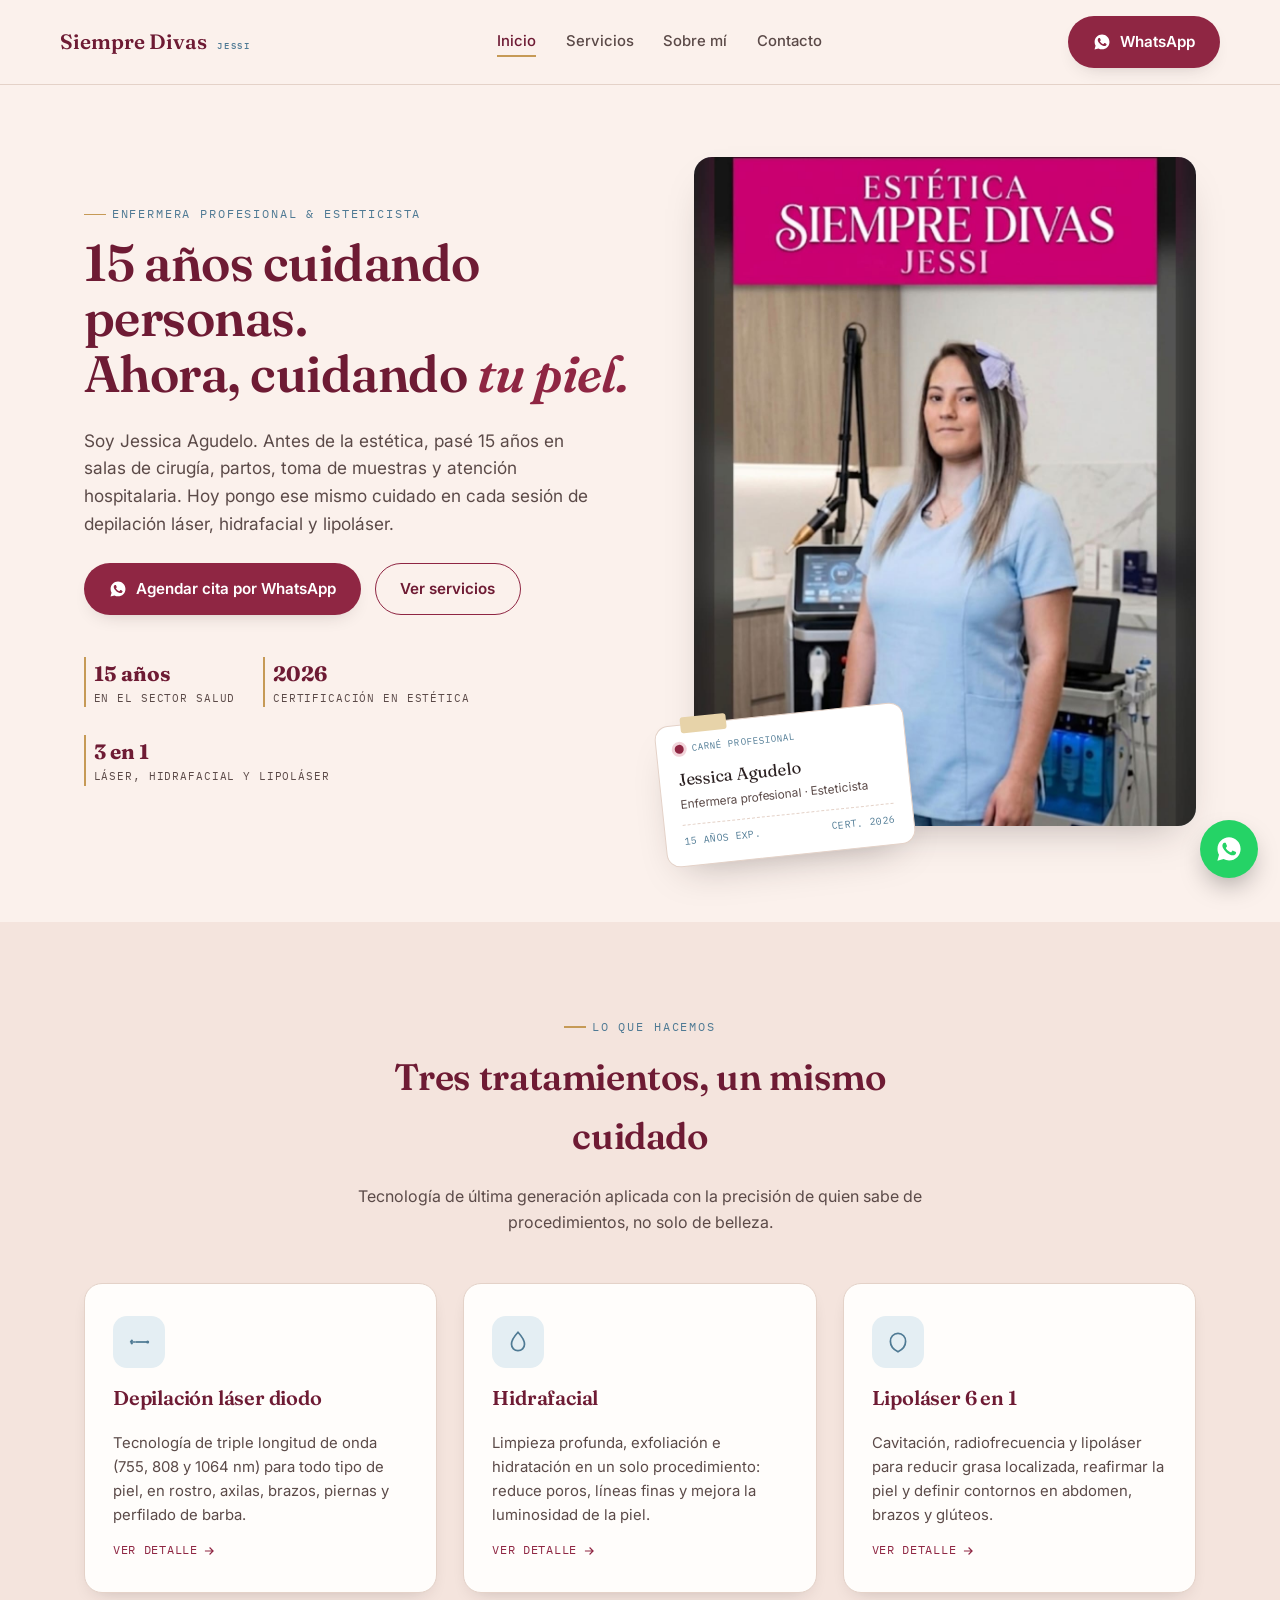
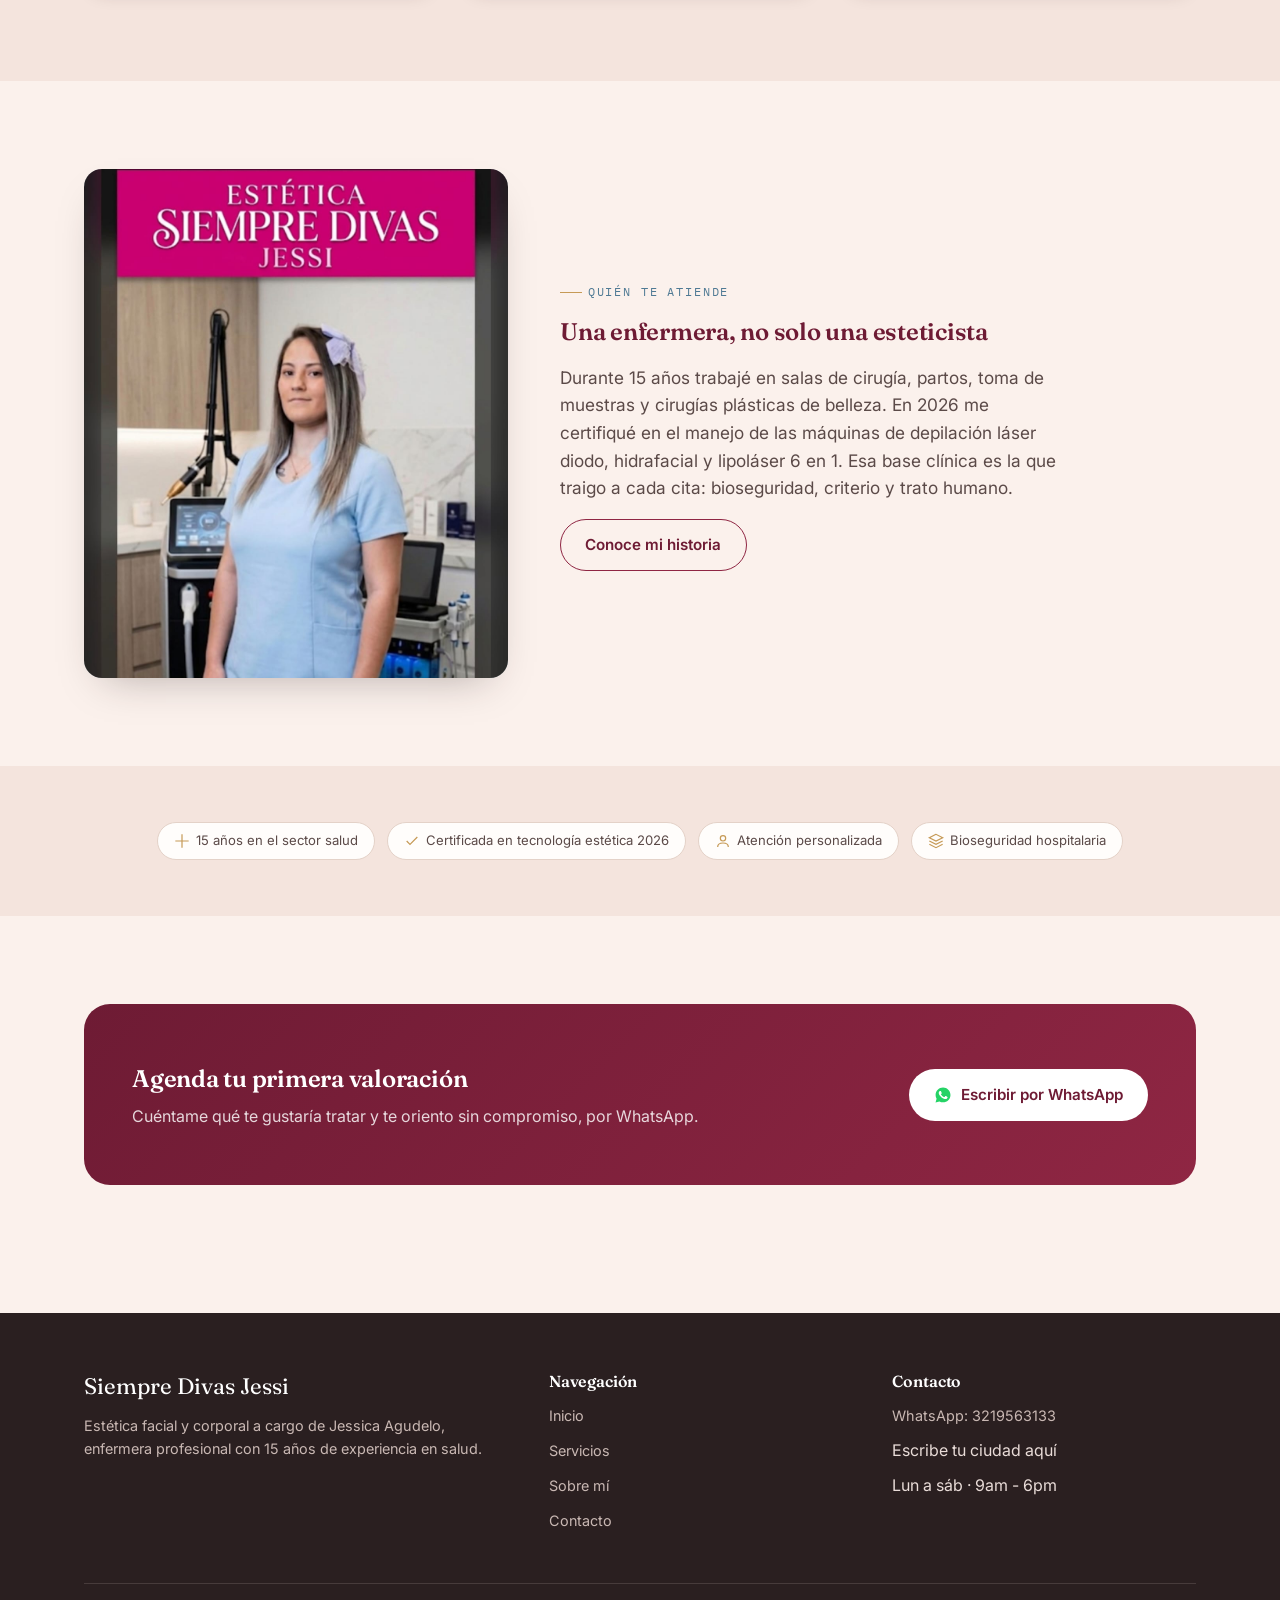
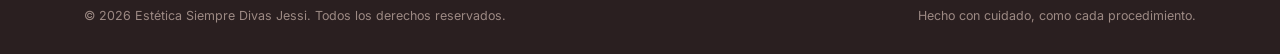
==== index.html @ ce15590c "cambios" ====
<!doctype html>
<html lang="es">
  <head>
    <meta charset="UTF-8" />
    <meta name="viewport" content="width=device-width, initial-scale=1.0" />
    <title>
      Estética Siempre Divas Jessi — Depilación láser, hidrafacial y lipoláser
    </title>
    <meta
      name="description"
      content="Estética Siempre Divas Jessi: depilación láser diodo, hidrafacial y lipoláser 6 en 1, a cargo de Jessica Agudelo, enfermera profesional con 15 años de experiencia. Agenda por WhatsApp."
    />
    <link rel="preconnect" href="https://fonts.googleapis.com" />
    <link rel="preconnect" href="https://fonts.gstatic.com" crossorigin />
    <link
      href="https://fonts.googleapis.com/css2?family=Fraunces:ital,opsz,wght@0,9..144,500;0,9..144,600;1,9..144,500&family=Inter:wght@400;500;600;700&family=IBM+Plex+Mono:wght@500&display=swap"
      rel="stylesheet"
    />
    <link rel="stylesheet" href="style.css" />
  </head>
  <body>
    <!-- ============ HEADER ============ -->
    <header class="site-header">
      <nav class="nav container">
        <a href="index.html" class="brand"
          >Siempre Divas <small>Jessi</small></a
        >
        <ul class="nav-links">
          <li><a href="index.html" class="active">Inicio</a></li>
          <li><a href="servicios.html">Servicios</a></li>
          <li><a href="sobre-mi.html">Sobre mí</a></li>
          <li><a href="contacto.html">Contacto</a></li>
        </ul>
        <div class="nav-cta">
          <a
            class="btn btn-primary"
            href="https://wa.me/573219563133?text=Hola%20Jessi%2C%20quiero%20agendar%20una%20cita"
            target="_blank"
            rel="noopener"
          >
            <svg viewBox="0 0 24 24" fill="currentColor">
              <path
                d="M12.04 2C6.58 2 2.13 6.45 2.13 11.91c0 1.75.46 3.45 1.32 4.95L2.05 22l5.25-1.38a9.9 9.9 0 0 0 4.74 1.21h.01c5.46 0 9.91-4.45 9.91-9.91C21.96 6.45 17.5 2 12.04 2Zm5.8 14.02c-.24.68-1.4 1.3-1.93 1.38-.5.08-1.12.11-1.8-.11-.42-.14-.96-.32-1.65-.62-2.9-1.25-4.8-4.16-4.94-4.36-.14-.2-1.18-1.57-1.18-3 0-1.42.75-2.12 1.02-2.41.27-.29.58-.36.78-.36.2 0 .39 0 .56.01.18.01.42-.07.65.5.24.58.82 2 .89 2.14.07.14.12.31.02.5-.1.2-.15.32-.3.5-.15.17-.31.39-.44.52-.15.15-.3.31-.13.6.17.29.76 1.25 1.63 2.02 1.12 1 2.06 1.31 2.35 1.46.29.15.46.13.63-.08.17-.2.72-.84.91-1.13.19-.29.38-.24.63-.14.26.1 1.65.78 1.93.92.29.15.48.22.55.34.07.13.07.72-.17 1.4Z"
              />
            </svg>
            <span>WhatsApp</span>
          </a>
          <button class="nav-toggle" aria-label="Abrir menú">
            <span></span><span></span><span></span>
          </button>
        </div>
      </nav>
    </header>

    <!-- ============ HERO ============ -->
    <section class="hero">
      <div class="container">
        <div class="hero-text">
          <div class="eyebrow">Enfermera profesional &amp; esteticista</div>
          <h1>
            15 años cuidando personas.<br />Ahora, cuidando <em>tu piel.</em>
          </h1>
          <p class="hero-sub">
            Soy Jessica Agudelo. Antes de la estética, pasé 15 años en salas de
            cirugía, partos, toma de muestras y atención hospitalaria. Hoy pongo
            ese mismo cuidado en cada sesión de depilación láser, hidrafacial y
            lipoláser.
          </p>
          <div class="hero-cta">
            <a
              class="btn btn-primary"
              href="https://wa.me/573000000000?text=Hola%20Jessi%2C%20quiero%20agendar%20una%20cita"
              target="_blank"
              rel="noopener"
            >
              <svg viewBox="0 0 24 24" fill="currentColor">
                <path
                  d="M12.04 2C6.58 2 2.13 6.45 2.13 11.91c0 1.75.46 3.45 1.32 4.95L2.05 22l5.25-1.38a9.9 9.9 0 0 0 4.74 1.21h.01c5.46 0 9.91-4.45 9.91-9.91C21.96 6.45 17.5 2 12.04 2Zm5.8 14.02c-.24.68-1.4 1.3-1.93 1.38-.5.08-1.12.11-1.8-.11-.42-.14-.96-.32-1.65-.62-2.9-1.25-4.8-4.16-4.94-4.36-.14-.2-1.18-1.57-1.18-3 0-1.42.75-2.12 1.02-2.41.27-.29.58-.36.78-.36.2 0 .39 0 .56.01.18.01.42-.07.65.5.24.58.82 2 .89 2.14.07.14.12.31.02.5-.1.2-.15.32-.3.5-.15.17-.31.39-.44.52-.15.15-.3.31-.13.6.17.29.76 1.25 1.63 2.02 1.12 1 2.06 1.31 2.35 1.46.29.15.46.13.63-.08.17-.2.72-.84.91-1.13.19-.29.38-.24.63-.14.26.1 1.65.78 1.93.92.29.15.48.22.55.34.07.13.07.72-.17 1.4Z"
                />
              </svg>
              Agendar cita por WhatsApp
            </a>
            <a class="btn btn-ghost" href="servicios.html">Ver servicios</a>
          </div>
          <div class="hero-trust">
            <div><strong>15 años</strong>en el sector salud</div>
            <div><strong>2026</strong>certificación en estética</div>
            <div><strong>3 en 1</strong>láser, hidrafacial y lipoláser</div>
          </div>
        </div>
        <div class="hero-art">
          <div class="hero-photo">
            <img
              src="multimedia/jessica-perfil.jpg"
              alt="Jessica Agudelo en su consultorio de estética"
            />
          </div>
          <div class="credential">
            <div class="credential-top">
              <span class="credential-dot"></span>
              <span class="credential-label">Carné profesional</span>
            </div>
            <div class="credential-name">Jessica Agudelo</div>
            <div class="credential-role">
              Enfermera profesional · Esteticista
            </div>
            <div class="credential-meta">
              <span>15 años exp.</span>
              <span>Cert. 2026</span>
            </div>
          </div>
        </div>
      </div>
    </section>

    <!-- ============ SERVICIOS PREVIEW ============ -->
    <section class="alt-bg">
      <div class="container">
        <div class="section-head center reveal">
          <div class="eyebrow" style="justify-content: center">
            Lo que hacemos
          </div>
          <h2>Tres tratamientos, un mismo cuidado</h2>
          <p>
            Tecnología de última generación aplicada con la precisión de quien
            sabe de procedimientos, no solo de belleza.
          </p>
        </div>
        <div class="service-grid">
          <div class="service-card reveal">
            <div class="service-icon">
              <svg
                viewBox="0 0 24 24"
                fill="none"
                stroke="currentColor"
                stroke-width="1.6"
              >
                <path d="M4 12h5M4 12l2-2M4 12l2 2" />
                <path d="M9 12h11" />
                <circle
                  cx="20"
                  cy="12"
                  r="1.4"
                  fill="currentColor"
                  stroke="none"
                />
              </svg>
            </div>
            <h3>Depilación láser diodo</h3>
            <p>
              Tecnología de triple longitud de onda (755, 808 y 1064 nm) para
              todo tipo de piel, en rostro, axilas, brazos, piernas y perfilado
              de barba.
            </p>
            <a class="card-link" href="servicios.html#depilacion"
              >Ver detalle
              <svg
                viewBox="0 0 24 24"
                fill="none"
                stroke="currentColor"
                stroke-width="2"
              >
                <path d="M5 12h14M13 6l6 6-6 6" /></svg
            ></a>
          </div>
          <div class="service-card reveal">
            <div class="service-icon">
              <svg
                viewBox="0 0 24 24"
                fill="none"
                stroke="currentColor"
                stroke-width="1.6"
              >
                <path d="M12 3s6 6.5 6 11a6 6 0 1 1-12 0c0-4.5 6-11 6-11Z" />
              </svg>
            </div>
            <h3>Hidrafacial</h3>
            <p>
              Limpieza profunda, exfoliación e hidratación en un solo
              procedimiento: reduce poros, líneas finas y mejora la luminosidad
              de la piel.
            </p>
            <a class="card-link" href="servicios.html#hidrafacial"
              >Ver detalle
              <svg
                viewBox="0 0 24 24"
                fill="none"
                stroke="currentColor"
                stroke-width="2"
              >
                <path d="M5 12h14M13 6l6 6-6 6" /></svg
            ></a>
          </div>
          <div class="service-card reveal">
            <div class="service-icon">
              <svg
                viewBox="0 0 24 24"
                fill="none"
                stroke="currentColor"
                stroke-width="1.6"
              >
                <path
                  d="M12 21c4-2 7-5.2 7-9.5A7 7 0 0 0 12 4a7 7 0 0 0-7 7.5C5 15.8 8 19 12 21Z"
                />
              </svg>
            </div>
            <h3>Lipoláser 6 en 1</h3>
            <p>
              Cavitación, radiofrecuencia y lipoláser para reducir grasa
              localizada, reafirmar la piel y definir contornos en abdomen,
              brazos y glúteos.
            </p>
            <a class="card-link" href="servicios.html#lipolaser"
              >Ver detalle
              <svg
                viewBox="0 0 24 24"
                fill="none"
                stroke="currentColor"
                stroke-width="2"
              >
                <path d="M5 12h14M13 6l6 6-6 6" /></svg
            ></a>
          </div>
        </div>
      </div>
    </section>

    <!-- ============ SOBRE MÍ TEASER ============ -->
    <section>
      <div class="container about-portrait">
        <div class="hero-art reveal" style="position: relative">
          <div class="hero-photo" style="aspect-ratio: 3/3.6">
            <img
              src="multimedia/jessica-perfil.jpg"
              alt="Jessica Agudelo, enfermera y esteticista"
            />
          </div>
        </div>
        <div class="reveal">
          <div class="eyebrow">Quién te atiende</div>
          <h2>Una enfermera, no solo una esteticista</h2>
          <p class="hero-sub">
            Durante 15 años trabajé en salas de cirugía, partos, toma de
            muestras y cirugías plásticas de belleza. En 2026 me certifiqué en
            el manejo de las máquinas de depilación láser diodo, hidrafacial y
            lipoláser 6 en 1. Esa base clínica es la que traigo a cada cita:
            bioseguridad, criterio y trato humano.
          </p>
          <a class="btn btn-ghost" href="sobre-mi.html">Conoce mi historia</a>
        </div>
      </div>
    </section>

    <!-- ============ TRUST STRIP ============ -->
    <section class="alt-bg" style="padding: 56px 0">
      <div class="container">
        <div class="trust-strip reveal">
          <span class="trust-pill"
            ><svg
              viewBox="0 0 24 24"
              fill="none"
              stroke="currentColor"
              stroke-width="1.8"
            >
              <path d="M12 2v20M2 12h20" /></svg
            >15 años en el sector salud</span
          >
          <span class="trust-pill"
            ><svg
              viewBox="0 0 24 24"
              fill="none"
              stroke="currentColor"
              stroke-width="1.8"
            >
              <path d="M20 6 9 17l-5-5" /></svg
            >Certificada en tecnología estética 2026</span
          >
          <span class="trust-pill"
            ><svg
              viewBox="0 0 24 24"
              fill="none"
              stroke="currentColor"
              stroke-width="1.8"
            >
              <circle cx="12" cy="8" r="4" />
              <path d="M4 21c0-4 4-6 8-6s8 2 8 6" /></svg
            >Atención personalizada</span
          >
          <span class="trust-pill"
            ><svg
              viewBox="0 0 24 24"
              fill="none"
              stroke="currentColor"
              stroke-width="1.8"
            >
              <path d="M12 2 2 7l10 5 10-5-10-5Z" />
              <path d="M2 17l10 5 10-5M2 12l10 5 10-5" /></svg
            >Bioseguridad hospitalaria</span
          >
        </div>
      </div>
    </section>

    <!-- ============ CTA FINAL ============ -->
    <section>
      <div class="container">
        <div class="cta-band reveal">
          <div>
            <h2>Agenda tu primera valoración</h2>
            <p>
              Cuéntame qué te gustaría tratar y te oriento sin compromiso, por
              WhatsApp.
            </p>
          </div>
          <a
            class="btn btn-light"
            href="https://wa.me/573219563133?text=Hola%20Jessi%2C%20quiero%20agendar%20una%20cita"
            target="_blank"
            rel="noopener"
          >
            <svg viewBox="0 0 24 24" fill="currentColor" style="color: #25d366">
              <path
                d="M12.04 2C6.58 2 2.13 6.45 2.13 11.91c0 1.75.46 3.45 1.32 4.95L2.05 22l5.25-1.38a9.9 9.9 0 0 0 4.74 1.21h.01c5.46 0 9.91-4.45 9.91-9.91C21.96 6.45 17.5 2 12.04 2Zm5.8 14.02c-.24.68-1.4 1.3-1.93 1.38-.5.08-1.12.11-1.8-.11-.42-.14-.96-.32-1.65-.62-2.9-1.25-4.8-4.16-4.94-4.36-.14-.2-1.18-1.57-1.18-3 0-1.42.75-2.12 1.02-2.41.27-.29.58-.36.78-.36.2 0 .39 0 .56.01.18.01.42-.07.65.5.24.58.82 2 .89 2.14.07.14.12.31.02.5-.1.2-.15.32-.3.5-.15.17-.31.39-.44.52-.15.15-.3.31-.13.6.17.29.76 1.25 1.63 2.02 1.12 1 2.06 1.31 2.35 1.46.29.15.46.13.63-.08.17-.2.72-.84.91-1.13.19-.29.38-.24.63-.14.26.1 1.65.78 1.93.92.29.15.48.22.55.34.07.13.07.72-.17 1.4Z"
              />
            </svg>
            Escribir por WhatsApp
          </a>
        </div>
      </div>
    </section>

    <!-- ============ FOOTER ============ -->
    <footer class="site-footer">
      <div class="container">
        <div class="footer-grid">
          <div>
            <div class="footer-brand">Siempre Divas Jessi</div>
            <p>
              Estética facial y corporal a cargo de Jessica Agudelo, enfermera
              profesional con 15 años de experiencia en salud.
            </p>
          </div>
          <div>
            <h4>Navegación</h4>
            <ul>
              <li><a href="index.html">Inicio</a></li>
              <li><a href="servicios.html">Servicios</a></li>
              <li><a href="sobre-mi.html">Sobre mí</a></li>
              <li><a href="contacto.html">Contacto</a></li>
            </ul>
          </div>
          <div>
            <h4>Contacto</h4>
            <ul>
              <li>
                <a
                  href="https://wa.me/573219563133"
                  target="_blank"
                  rel="noopener"
                  >WhatsApp: 3219563133</a
                >
              </li>
              <li>Escribe tu ciudad aquí</li>
              <li>Lun a sáb · 9am - 6pm</li>
            </ul>
          </div>
        </div>
        <div class="footer-bottom">
          <span
            >© 2026 Estética Siempre Divas Jessi. Todos los derechos
            reservados.</span
          >
          <span>Hecho con cuidado, como cada procedimiento.</span>
        </div>
      </div>
    </footer>

    <a
      class="wa-float"
      href="https://wa.me/573000000000?text=Hola%20Jessi%2C%20quiero%20agendar%20una%20cita"
      target="_blank"
      rel="noopener"
      aria-label="Escribir por WhatsApp"
    >
      <svg viewBox="0 0 24 24" fill="currentColor">
        <path
          d="M12.04 2C6.58 2 2.13 6.45 2.13 11.91c0 1.75.46 3.45 1.32 4.95L2.05 22l5.25-1.38a9.9 9.9 0 0 0 4.74 1.21h.01c5.46 0 9.91-4.45 9.91-9.91C21.96 6.45 17.5 2 12.04 2Zm5.8 14.02c-.24.68-1.4 1.3-1.93 1.38-.5.08-1.12.11-1.8-.11-.42-.14-.96-.32-1.65-.62-2.9-1.25-4.8-4.16-4.94-4.36-.14-.2-1.18-1.57-1.18-3 0-1.42.75-2.12 1.02-2.41.27-.29.58-.36.78-.36.2 0 .39 0 .56.01.18.01.42-.07.65.5.24.58.82 2 .89 2.14.07.14.12.31.02.5-.1.2-.15.32-.3.5-.15.17-.31.39-.44.52-.15.15-.3.31-.13.6.17.29.76 1.25 1.63 2.02 1.12 1 2.06 1.31 2.35 1.46.29.15.46.13.63-.08.17-.2.72-.84.91-1.13.19-.29.38-.24.63-.14.26.1 1.65.78 1.93.92.29.15.48.22.55.34.07.13.07.72-.17 1.4Z"
        />
      </svg>
    </a>

    <script src="main.js"></script>
  </body>
</html>
---- style.css ----
/* ==========================================================================
   Estética Siempre Divas Jessi — Sistema de diseño
   Paleta: azul bata clínica + vino profundo + dorado credencial
   Tipografía: Fraunces (display) + Inter (cuerpo) + IBM Plex Mono (etiquetas)
   ========================================================================== */

:root {
  --ink: #2a1f20;
  --ink-soft: #5b4a48;
  --bg: #fbf1ec;
  --bg-alt: #f4e4dd;
  --card: #fffdfb;
  --rose: #8f2643;
  --rose-deep: #6e1b34;
  --rose-tint: #f1d3d9;
  --blue: #7fa6be;
  --blue-deep: #4f7a94;
  --blue-tint: #e4eef3;
  --gold: #c69a56;
  --gold-soft: #e7d3a9;
  --line: #e4d2c8;

  --font-display: "Fraunces", "Georgia", serif;
  --font-body: "Inter", "Segoe UI", sans-serif;
  --font-mono: "IBM Plex Mono", monospace;

  --radius: 18px;
  --radius-sm: 10px;
  --shadow: 0 18px 40px -20px rgba(42, 31, 32, 0.35);
  --shadow-sm: 0 8px 20px -12px rgba(42, 31, 32, 0.3);
}

*,
*::before,
*::after {
  box-sizing: border-box;
}
html {
  scroll-behavior: smooth;
}

body {
  margin: 0;
  background: var(--bg);
  color: var(--ink);
  font-family: var(--font-body);
  font-size: 16px;
  line-height: 1.6;
  -webkit-font-smoothing: antialiased;
}

img {
  max-width: 100%;
  display: block;
}
a {
  color: inherit;
  text-decoration: none;
}
ul {
  margin: 0;
  padding: 0;
  list-style: none;
}
h1,
h2,
h3,
h4 {
  font-family: var(--font-display);
  font-weight: 600;
  margin: 0 0 0.5em;
  color: var(--rose-deep);
  letter-spacing: -0.01em;
}
p {
  margin: 0 0 1em;
}

.container {
  width: 100%;
  max-width: 1160px;
  margin: 0 auto;
  padding: 0 24px;
}

.eyebrow {
  display: inline-flex;
  align-items: center;
  gap: 0.5em;
  font-family: var(--font-mono);
  text-transform: uppercase;
  letter-spacing: 0.16em;
  font-size: 0.72rem;
  color: var(--blue-deep);
  margin-bottom: 1em;
}
.eyebrow::before {
  content: "";
  width: 22px;
  height: 1.5px;
  background: var(--gold);
}

/* -------------------- Botones -------------------- */
.btn {
  display: inline-flex;
  align-items: center;
  gap: 0.55em;
  padding: 0.85em 1.6em;
  border-radius: 999px;
  font-weight: 600;
  font-size: 0.95rem;
  border: 1.5px solid transparent;
  cursor: pointer;
  transition:
    transform 0.25s ease,
    box-shadow 0.25s ease,
    background 0.25s ease;
}
.btn:hover {
  transform: translateY(-2px);
}
.btn-primary {
  background: var(--rose);
  color: #fff;
  box-shadow: var(--shadow-sm);
}
.btn-primary:hover {
  background: var(--rose-deep);
}
.btn-ghost {
  background: transparent;
  border-color: var(--rose);
  color: var(--rose-deep);
}
.btn-ghost:hover {
  background: var(--rose-tint);
}
.btn-light {
  background: #fff;
  color: var(--rose-deep);
}
.btn svg {
  width: 18px;
  height: 18px;
  flex-shrink: 0;
}

/* -------------------- Header -------------------- */
.site-header {
  position: sticky;
  top: 0;
  z-index: 50;
  background: rgba(251, 241, 236, 0.88);
  backdrop-filter: blur(10px);
  border-bottom: 1px solid var(--line);
}
.nav {
  display: flex;
  align-items: center;
  justify-content: space-between;
  padding: 16px 0;
}
.brand {
  display: flex;
  align-items: baseline;
  gap: 0.5em;
  font-family: var(--font-display);
  font-size: 1.3rem;
  font-weight: 600;
  color: var(--rose-deep);
}
.brand small {
  font-family: var(--font-mono);
  font-size: 0.58rem;
  letter-spacing: 0.18em;
  text-transform: uppercase;
  color: var(--blue-deep);
  font-weight: 500;
}
.nav-links {
  display: flex;
  gap: 2em;
  font-size: 0.93rem;
  font-weight: 500;
}
.nav-links a {
  position: relative;
  padding: 0.3em 0;
  color: var(--ink-soft);
}
.nav-links a::after {
  content: "";
  position: absolute;
  left: 0;
  bottom: -2px;
  width: 0%;
  height: 2px;
  background: var(--gold);
  transition: width 0.25s ease;
}
.nav-links a:hover::after,
.nav-links a.active::after {
  width: 100%;
}
.nav-links a.active {
  color: var(--rose-deep);
}

.nav-cta {
  display: flex;
  align-items: center;
  gap: 14px;
}
.nav-toggle {
  display: none;
  background: none;
  border: none;
  cursor: pointer;
  padding: 6px;
}
.nav-toggle span {
  display: block;
  width: 24px;
  height: 2px;
  background: var(--rose-deep);
  margin: 5px 0;
  transition:
    transform 0.25s ease,
    opacity 0.25s ease;
}

/* -------------------- Hero -------------------- */
.hero {
  padding: 72px 0 96px;
  overflow: hidden;
}
.hero .container {
  display: grid;
  grid-template-columns: 1.05fr 0.95fr;
  gap: 56px;
  align-items: center;
}
.hero h1 {
  font-size: clamp(2.3rem, 4vw, 3.4rem);
  line-height: 1.08;
}
.hero h1 em {
  font-style: italic;
  color: var(--rose);
}
.hero-sub {
  font-size: 1.08rem;
  color: var(--ink-soft);
  max-width: 46ch;
}
.hero-cta {
  display: flex;
  gap: 14px;
  flex-wrap: wrap;
  margin-top: 1.6em;
}

.hero-trust {
  margin-top: 2.6em;
  display: flex;
  gap: 28px;
  flex-wrap: wrap;
}
.hero-trust div {
  font-family: var(--font-mono);
  font-size: 0.68rem;
  letter-spacing: 0.08em;
  text-transform: uppercase;
  color: var(--ink-soft);
  border-left: 2px solid var(--gold);
  padding-left: 0.7em;
}
.hero-trust strong {
  display: block;
  font-family: var(--font-display);
  font-size: 1.3rem;
  color: var(--rose-deep);
  text-transform: none;
  letter-spacing: 0;
}

.hero-art {
  position: relative;
}
.hero-photo {
  border-radius: var(--radius);
  overflow: hidden;
  box-shadow: var(--shadow);
  aspect-ratio: 3/4;
  background: var(--blue-tint);
}
.hero-photo img {
  width: 100%;
  height: 100%;
  object-fit: cover;
  object-position: top center;
}

/* credencial: elemento distintivo */
.credential {
  position: absolute;
  bottom: -30px;
  left: -34px;
  width: 250px;
  background: #fff;
  border-radius: 14px;
  padding: 16px 18px;
  box-shadow: var(--shadow);
  transform: rotate(-6deg);
  border: 1px solid var(--line);
}
.credential::before {
  content: "";
  position: absolute;
  top: -8px;
  left: 26px;
  width: 46px;
  height: 16px;
  background: var(--gold-soft);
  border-radius: 3px;
}
.credential-top {
  display: flex;
  align-items: center;
  gap: 8px;
  margin-bottom: 10px;
}
.credential-dot {
  width: 9px;
  height: 9px;
  border-radius: 50%;
  background: var(--rose);
  flex-shrink: 0;
  box-shadow: 0 0 0 3px var(--rose-tint);
}
.credential-label {
  font-family: var(--font-mono);
  font-size: 0.58rem;
  letter-spacing: 0.12em;
  text-transform: uppercase;
  color: var(--blue-deep);
}
.credential-name {
  font-family: var(--font-display);
  font-size: 1.05rem;
  color: var(--ink);
  margin-bottom: 2px;
}
.credential-role {
  font-size: 0.74rem;
  color: var(--ink-soft);
  margin-bottom: 10px;
}
.credential-meta {
  display: flex;
  justify-content: space-between;
  border-top: 1px dashed var(--line);
  padding-top: 8px;
  font-family: var(--font-mono);
  font-size: 0.62rem;
  color: var(--blue-deep);
  text-transform: uppercase;
  letter-spacing: 0.04em;
}

/* -------------------- Secciones genéricas -------------------- */
section {
  padding: 88px 0;
}
.section-head {
  max-width: 620px;
  margin-bottom: 3em;
}
.section-head.center {
  margin-left: auto;
  margin-right: auto;
  text-align: center;
}
.section-head h2 {
  font-size: clamp(1.7rem, 3vw, 2.3rem);
}
.section-head p {
  color: var(--ink-soft);
}

.alt-bg {
  background: var(--bg-alt);
}

/* -------------------- Tarjetas de servicio -------------------- */
.service-grid {
  display: grid;
  grid-template-columns: repeat(3, 1fr);
  gap: 26px;
}
.service-card {
  background: var(--card);
  border-radius: var(--radius);
  padding: 32px 28px;
  border: 1px solid var(--line);
  box-shadow: var(--shadow-sm);
  transition:
    transform 0.3s ease,
    box-shadow 0.3s ease;
  display: flex;
  flex-direction: column;
  gap: 14px;
}
.service-card:hover {
  transform: translateY(-6px);
  box-shadow: var(--shadow);
}
.service-icon {
  width: 52px;
  height: 52px;
  border-radius: 14px;
  background: var(--blue-tint);
  display: flex;
  align-items: center;
  justify-content: center;
  color: var(--blue-deep);
}
.service-icon svg {
  width: 26px;
  height: 26px;
}
.service-card h3 {
  font-size: 1.25rem;
  margin-bottom: 0.2em;
}
.service-card p {
  color: var(--ink-soft);
  font-size: 0.93rem;
  margin-bottom: 0;
  flex-grow: 1;
}
.service-card .card-link {
  font-family: var(--font-mono);
  font-size: 0.72rem;
  letter-spacing: 0.06em;
  text-transform: uppercase;
  color: var(--rose);
  display: inline-flex;
  align-items: center;
  gap: 0.4em;
}
.service-card .card-link svg {
  width: 14px;
  height: 14px;
  transition: transform 0.2s ease;
}
.service-card:hover .card-link svg {
  transform: translateX(4px);
}

/* -------------------- Franja de confianza -------------------- */
.trust-strip {
  display: flex;
  flex-wrap: wrap;
  gap: 12px;
  justify-content: center;
}
.trust-pill {
  display: inline-flex;
  align-items: center;
  gap: 0.5em;
  padding: 0.6em 1.2em;
  background: var(--card);
  border: 1px solid var(--line);
  border-radius: 999px;
  font-size: 0.82rem;
  color: var(--ink-soft);
}
.trust-pill svg {
  width: 16px;
  height: 16px;
  color: var(--gold);
}

/* -------------------- CTA final -------------------- */
.cta-band {
  background: linear-gradient(135deg, var(--rose-deep), var(--rose));
  color: #fff;
  border-radius: 26px;
  padding: 56px 48px;
  display: flex;
  align-items: center;
  justify-content: space-between;
  gap: 24px;
  flex-wrap: wrap;
}
.cta-band h2 {
  color: #fff;
  margin-bottom: 0.2em;
}
.cta-band p {
  color: rgba(255, 255, 255, 0.82);
  margin-bottom: 0;
}

/* -------------------- Footer -------------------- */
.site-footer {
  background: var(--ink);
  color: #e9dcd8;
  padding: 56px 0 28px;
  margin-top: 40px;
}
.footer-grid {
  display: grid;
  grid-template-columns: 1.4fr 1fr 1fr;
  gap: 40px;
  margin-bottom: 40px;
}
.footer-grid h4 {
  color: #fff;
  font-size: 1rem;
}
.footer-brand {
  font-family: var(--font-display);
  font-size: 1.4rem;
  color: #fff;
  margin-bottom: 0.4em;
}
.footer-grid p,
.footer-grid a {
  color: #c9b8b3;
  font-size: 0.9rem;
}
.footer-grid a:hover {
  color: var(--gold-soft);
}
.footer-grid ul li {
  margin-bottom: 0.6em;
}
.footer-bottom {
  border-top: 1px solid rgba(233, 220, 216, 0.15);
  padding-top: 22px;
  font-size: 0.78rem;
  color: #9c8983;
  display: flex;
  justify-content: space-between;
  flex-wrap: wrap;
  gap: 10px;
}

/* -------------------- WhatsApp flotante -------------------- */
.wa-float {
  position: fixed;
  bottom: 22px;
  right: 22px;
  z-index: 60;
  width: 58px;
  height: 58px;
  border-radius: 50%;
  background: #25d366;
  display: flex;
  align-items: center;
  justify-content: center;
  box-shadow: 0 12px 28px -8px rgba(0, 0, 0, 0.4);
  transition: transform 0.25s ease;
}
.wa-float:hover {
  transform: scale(1.08);
}
.wa-float svg {
  width: 28px;
  height: 28px;
  fill: #fff;
}

/* -------------------- Reveal on scroll -------------------- */
.reveal {
  opacity: 0;
  transform: translateY(18px);
  transition:
    opacity 0.7s ease,
    transform 0.7s ease;
}
.reveal.is-visible {
  opacity: 1;
  transform: translateY(0);
}

/* -------------------- Página interna: hero simple -------------------- */
.page-hero {
  padding: 64px 0 48px;
  text-align: center;
}
.page-hero h1 {
  font-size: clamp(2rem, 4vw, 2.8rem);
}
.page-hero p {
  color: var(--ink-soft);
  max-width: 60ch;
  margin: 0 auto;
}

/* -------------------- Servicios (página) -------------------- */
.service-detail {
  display: grid;
  grid-template-columns: 0.9fr 1.1fr;
  gap: 52px;
  align-items: center;
  padding: 56px 0;
  border-bottom: 1px solid var(--line);
}
.service-detail:last-child {
  border-bottom: none;
}
.service-detail:nth-child(even) {
  direction: rtl;
}
.service-detail:nth-child(even) > * {
  direction: ltr;
}
.service-visual {
  background: var(--blue-tint);
  border-radius: var(--radius);
  aspect-ratio: 4/3.2;
  display: flex;
  align-items: center;
  justify-content: center;
  position: relative;
  overflow: hidden;
}
.service-visual svg {
  width: 46%;
  height: 46%;
  color: var(--blue-deep);
}
.service-visual .tag {
  position: absolute;
  top: 18px;
  left: 18px;
  background: #fff;
  padding: 0.4em 0.9em;
  border-radius: 999px;
  font-family: var(--font-mono);
  font-size: 0.62rem;
  letter-spacing: 0.08em;
  text-transform: uppercase;
  color: var(--rose);
  box-shadow: var(--shadow-sm);
}
.service-copy ul {
  margin: 1.2em 0;
}
.service-copy li {
  padding-left: 1.6em;
  position: relative;
  margin-bottom: 0.7em;
  color: var(--ink-soft);
  font-size: 0.95rem;
}
.service-copy li::before {
  content: "";
  position: absolute;
  left: 0;
  top: 0.5em;
  width: 8px;
  height: 8px;
  border-radius: 2px;
  background: var(--gold);
  transform: rotate(45deg);
}
.zone-tags {
  display: flex;
  flex-wrap: wrap;
  gap: 8px;
  margin: 1.2em 0;
}
.zone-tags span {
  font-size: 0.78rem;
  padding: 0.4em 0.9em;
  border-radius: 999px;
  background: var(--rose-tint);
  color: var(--rose-deep);
}

/* -------------------- Sobre mí: timeline -------------------- */
.timeline {
  position: relative;
  padding-left: 32px;
  border-left: 2px solid var(--line);
}
.timeline-item {
  position: relative;
  padding-bottom: 40px;
}
.timeline-item:last-child {
  padding-bottom: 0;
}
.timeline-item::before {
  content: "";
  position: absolute;
  left: -39px;
  top: 2px;
  width: 16px;
  height: 16px;
  border-radius: 50%;
  background: var(--card);
  border: 3px solid var(--gold);
}
.timeline-item h4 {
  font-size: 1.05rem;
  margin-bottom: 0.3em;
  color: var(--ink);
}
.timeline-item p {
  color: var(--ink-soft);
  font-size: 0.92rem;
  margin-bottom: 0;
}

.values-grid {
  display: grid;
  grid-template-columns: repeat(4, 1fr);
  gap: 20px;
}
.value-card {
  text-align: center;
  padding: 26px 16px;
  background: var(--card);
  border-radius: var(--radius-sm);
  border: 1px solid var(--line);
}
.value-card svg {
  width: 30px;
  height: 30px;
  color: var(--rose);
  margin-bottom: 10px;
}
.value-card h4 {
  font-size: 0.95rem;
  margin-bottom: 0.3em;
}
.value-card p {
  font-size: 0.82rem;
  color: var(--ink-soft);
  margin: 0;
}

.about-portrait {
  display: grid;
  grid-template-columns: 0.8fr 1.2fr;
  gap: 52px;
  align-items: center;
}
.about-portrait .hero-photo {
  aspect-ratio: 3/4;
}

/* -------------------- Contacto -------------------- */
.contact-grid {
  display: grid;
  grid-template-columns: 1fr 1fr;
  gap: 36px;
}
.contact-card {
  background: var(--card);
  border: 1px solid var(--line);
  border-radius: var(--radius);
  padding: 36px;
  box-shadow: var(--shadow-sm);
}
.contact-item {
  display: flex;
  gap: 14px;
  margin-bottom: 22px;
  align-items: flex-start;
}
.contact-item:last-child {
  margin-bottom: 0;
}
.contact-item svg {
  width: 22px;
  height: 22px;
  color: var(--rose);
  flex-shrink: 0;
  margin-top: 2px;
}
.contact-item h4 {
  font-size: 0.92rem;
  margin-bottom: 0.2em;
}
.contact-item p {
  font-size: 0.88rem;
  color: var(--ink-soft);
  margin: 0;
}

.wa-panel {
  background: linear-gradient(135deg, var(--blue-deep), var(--blue));
  border-radius: var(--radius);
  padding: 36px;
  color: #fff;
  display: flex;
  flex-direction: column;
  justify-content: center;
  gap: 18px;
}
.wa-panel h3 {
  color: #fff;
}
.wa-panel p {
  color: rgba(255, 255, 255, 0.85);
}
.wa-services {
  display: flex;
  flex-direction: column;
  gap: 10px;
}
.wa-services a {
  background: rgba(255, 255, 255, 0.14);
  padding: 0.8em 1.1em;
  border-radius: 12px;
  font-size: 0.88rem;
  display: flex;
  justify-content: space-between;
  align-items: center;
  transition: background 0.2s ease;
}
.wa-services a:hover {
  background: rgba(255, 255, 255, 0.24);
}

/* -------------------- Responsive -------------------- */
@media (max-width: 920px) {
  .hero .container {
    grid-template-columns: 1fr;
  }
  .hero-art {
    order: -1;
    max-width: 380px;
    margin: 0 auto 40px;
  }
  .service-grid {
    grid-template-columns: 1fr 1fr;
  }
  .footer-grid {
    grid-template-columns: 1fr;
    gap: 28px;
  }
  .service-detail {
    grid-template-columns: 1fr;
  }
  .service-detail:nth-child(even) {
    direction: ltr;
  }
  .about-portrait {
    grid-template-columns: 1fr;
  }
  .values-grid {
    grid-template-columns: 1fr 1fr;
  }
  .contact-grid {
    grid-template-columns: 1fr;
  }
}
@media (max-width: 720px) {
  .nav-links {
    position: absolute;
    top: 100%;
    left: 0;
    right: 0;
    background: var(--bg);
    flex-direction: column;
    padding: 20px 24px;
    border-bottom: 1px solid var(--line);
    display: none;
    gap: 1em;
  }
  .nav-links.open {
    display: flex;
  }
  .nav-toggle {
    display: block;
  }
  .nav-cta .btn-primary span {
    display: none;
  }
  .service-grid {
    grid-template-columns: 1fr;
  }
  .values-grid {
    grid-template-columns: 1fr 1fr;
  }
  .cta-band {
    flex-direction: column;
    text-align: center;
    padding: 40px 28px;
  }
  .credential {
    width: 200px;
    left: 10px;
    padding: 12px 14px;
  }
}

@media (prefers-reduced-motion: reduce) {
  * {
    transition: none !important;
    animation: none !important;
    scroll-behavior: auto !important;
  }
}
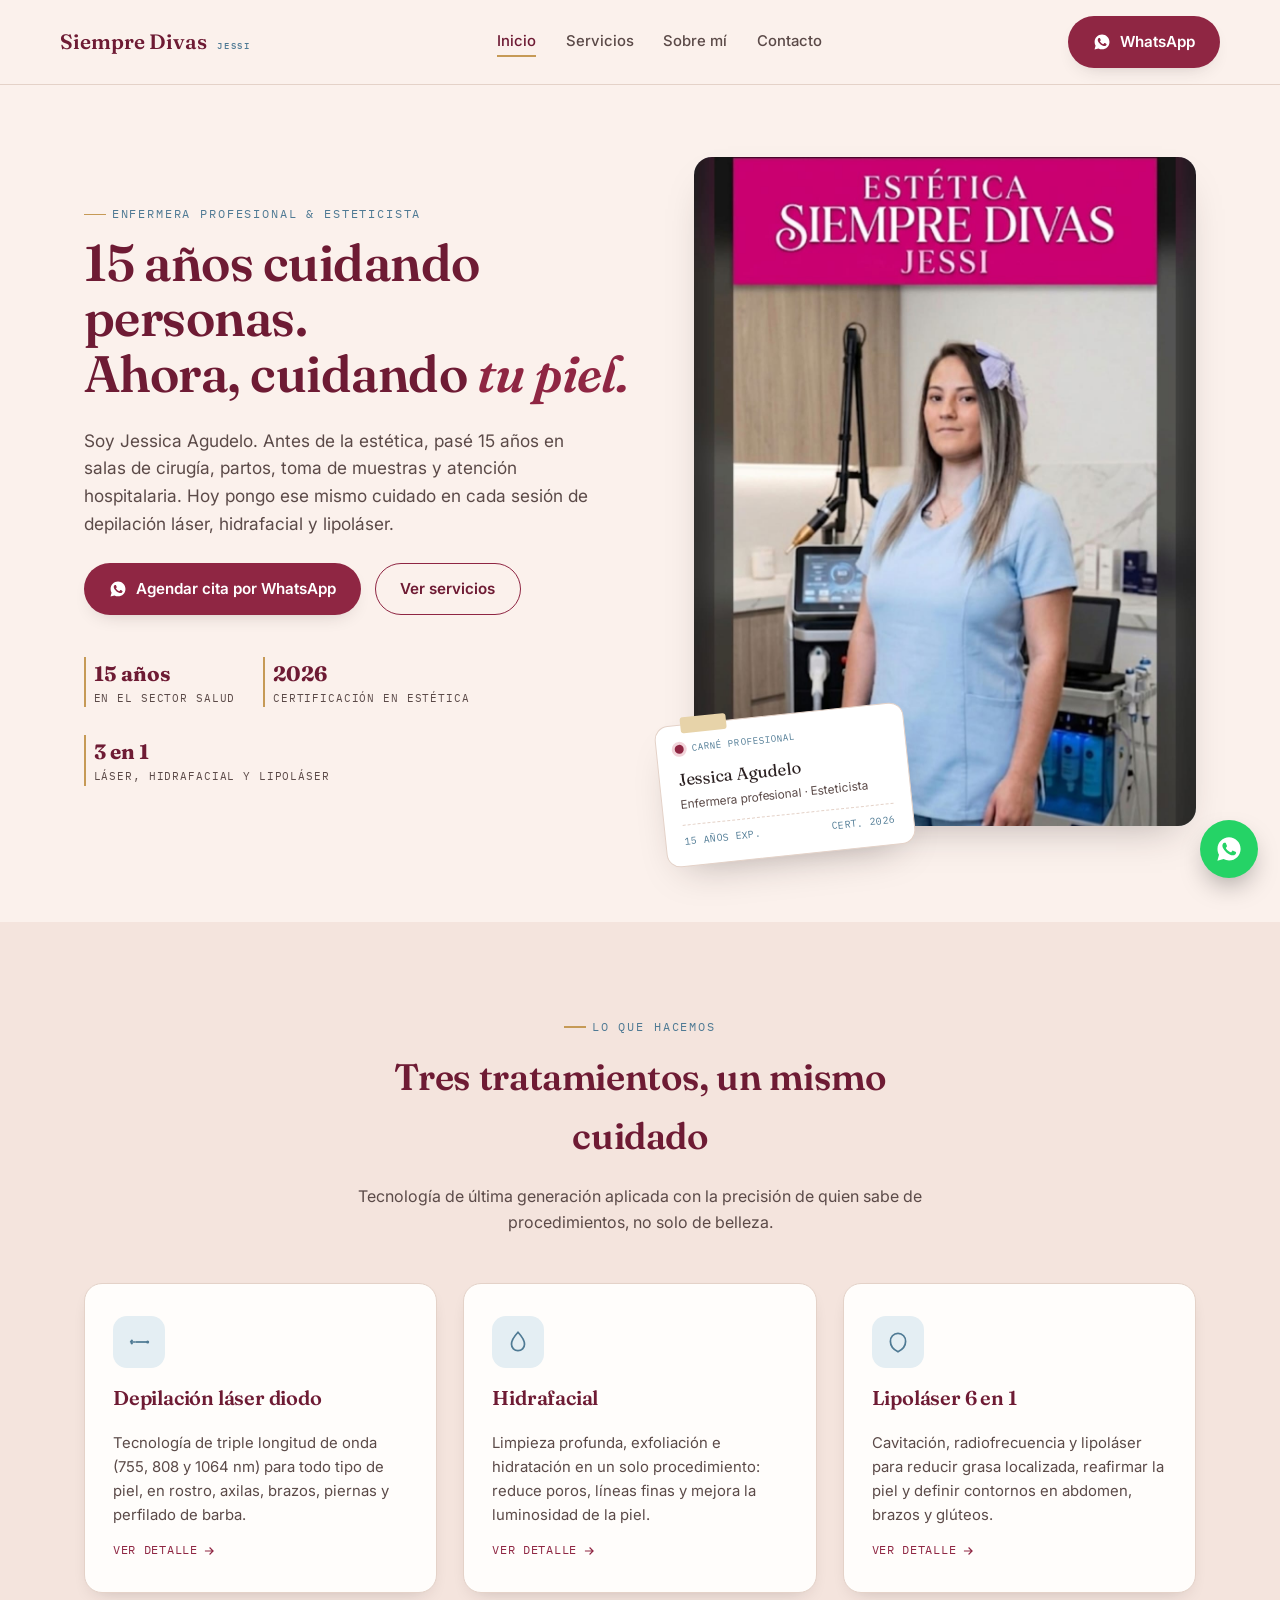
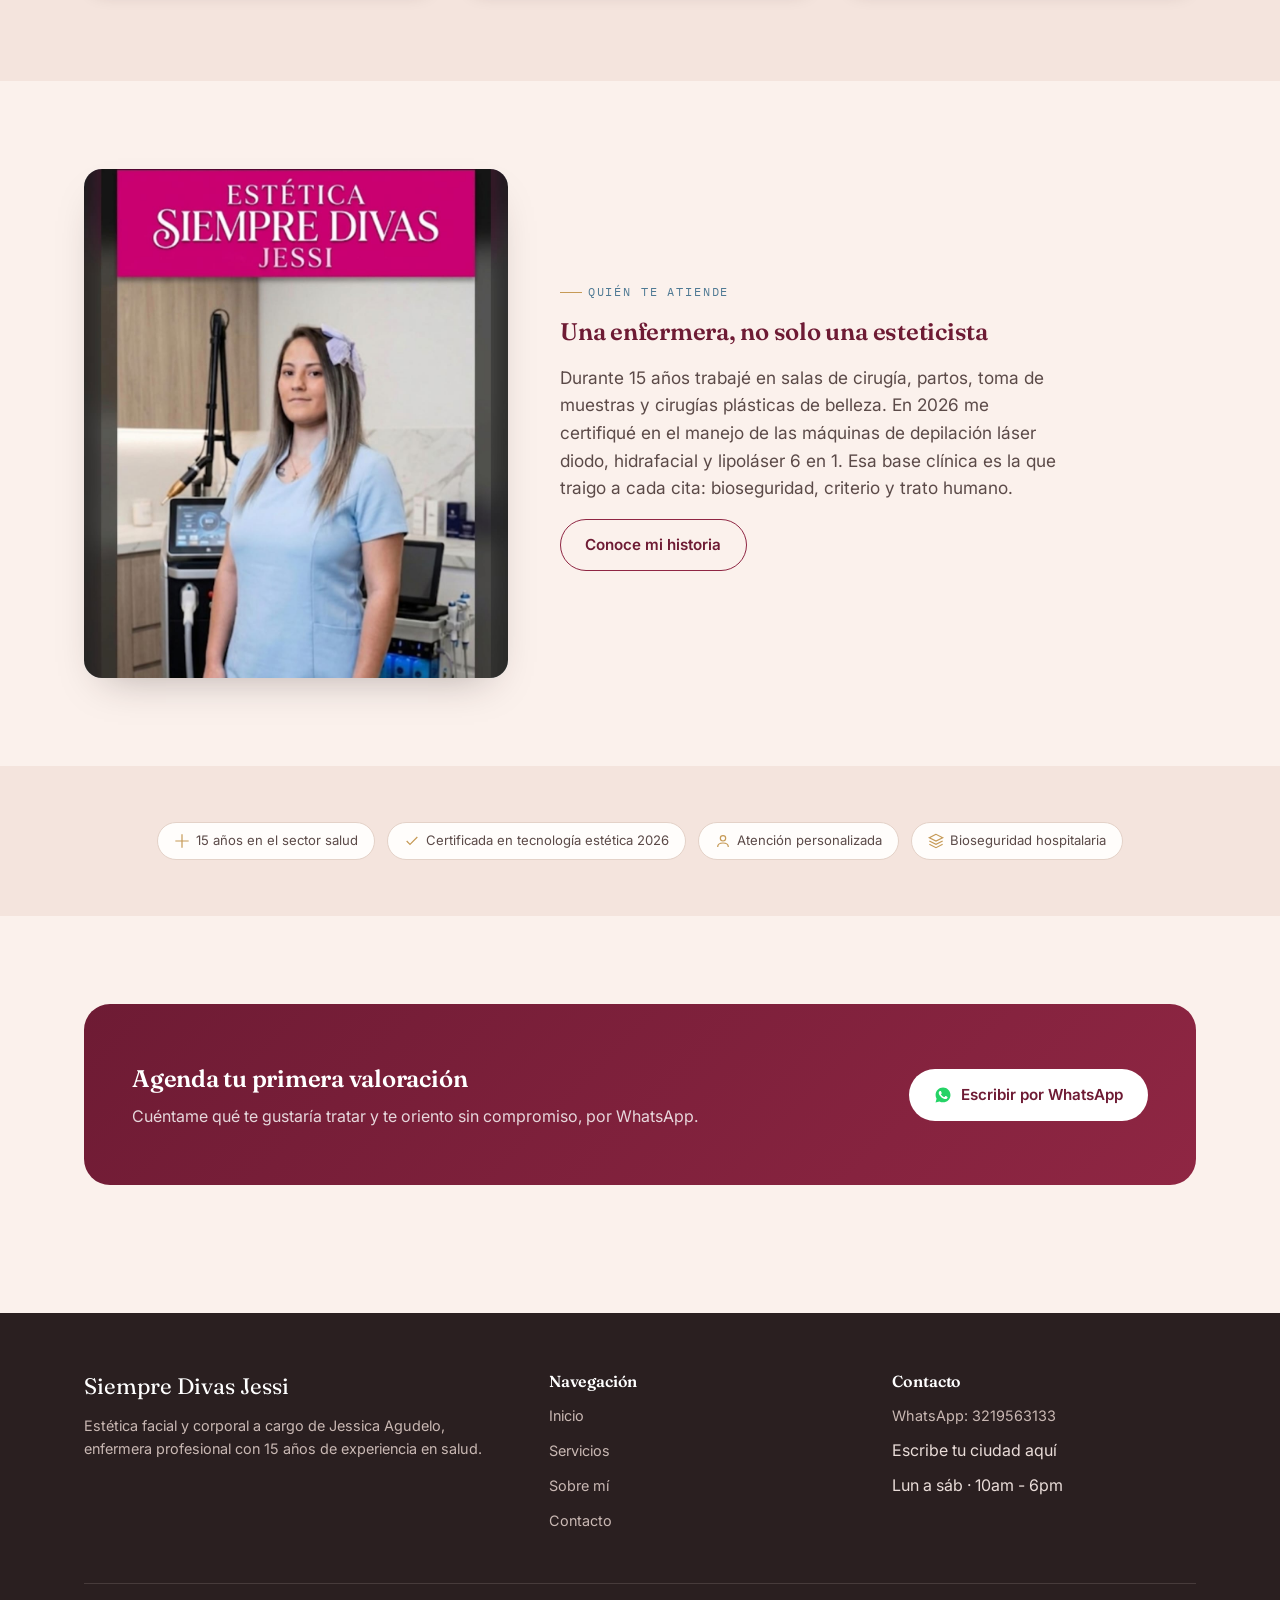
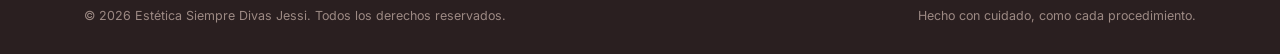
==== commit b8141e8c: "cambios" ====
--- a/index.html
+++ b/index.html
@@ -361,7 +361,7 @@
                 >
               </li>
               <li>Escribe tu ciudad aquí</li>
-              <li>Lun a sáb · 9am - 6pm</li>
+              <li>Lun a sáb · 10am - 6pm</li>
             </ul>
           </div>
         </div>
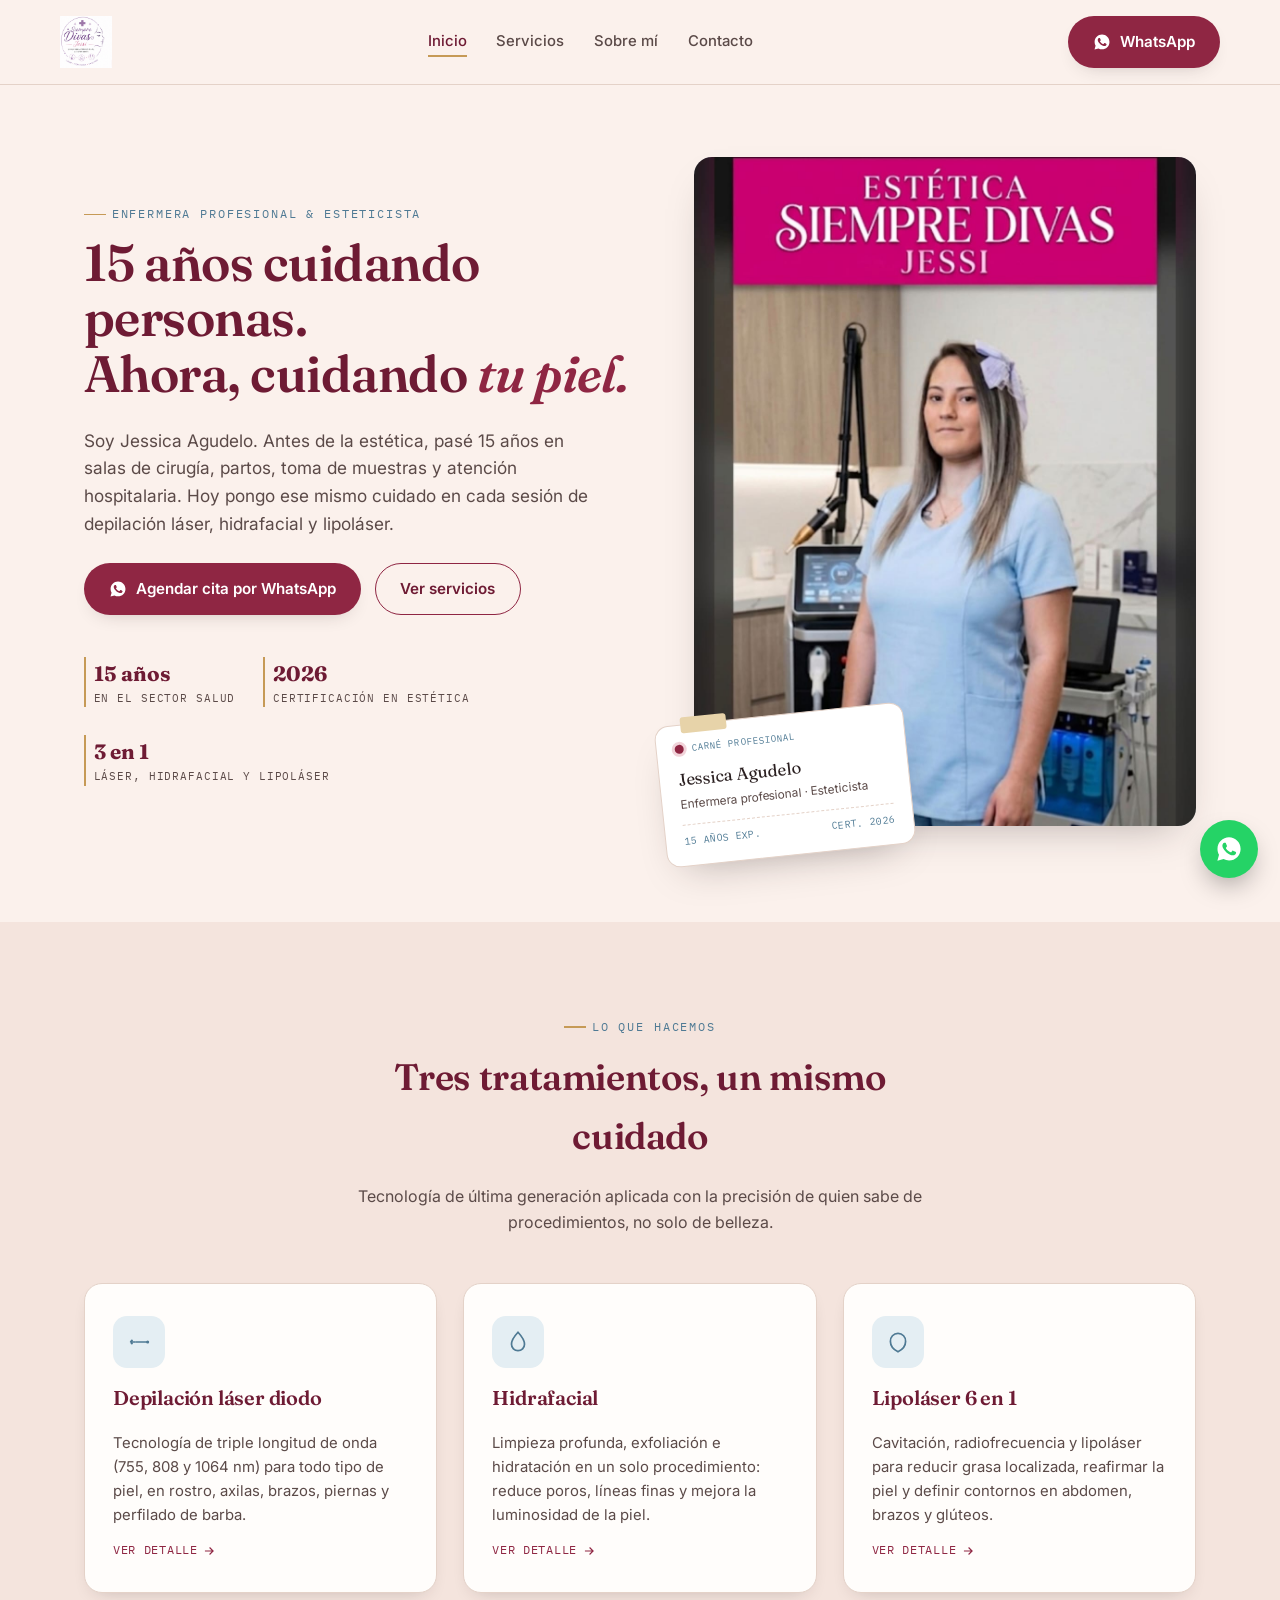
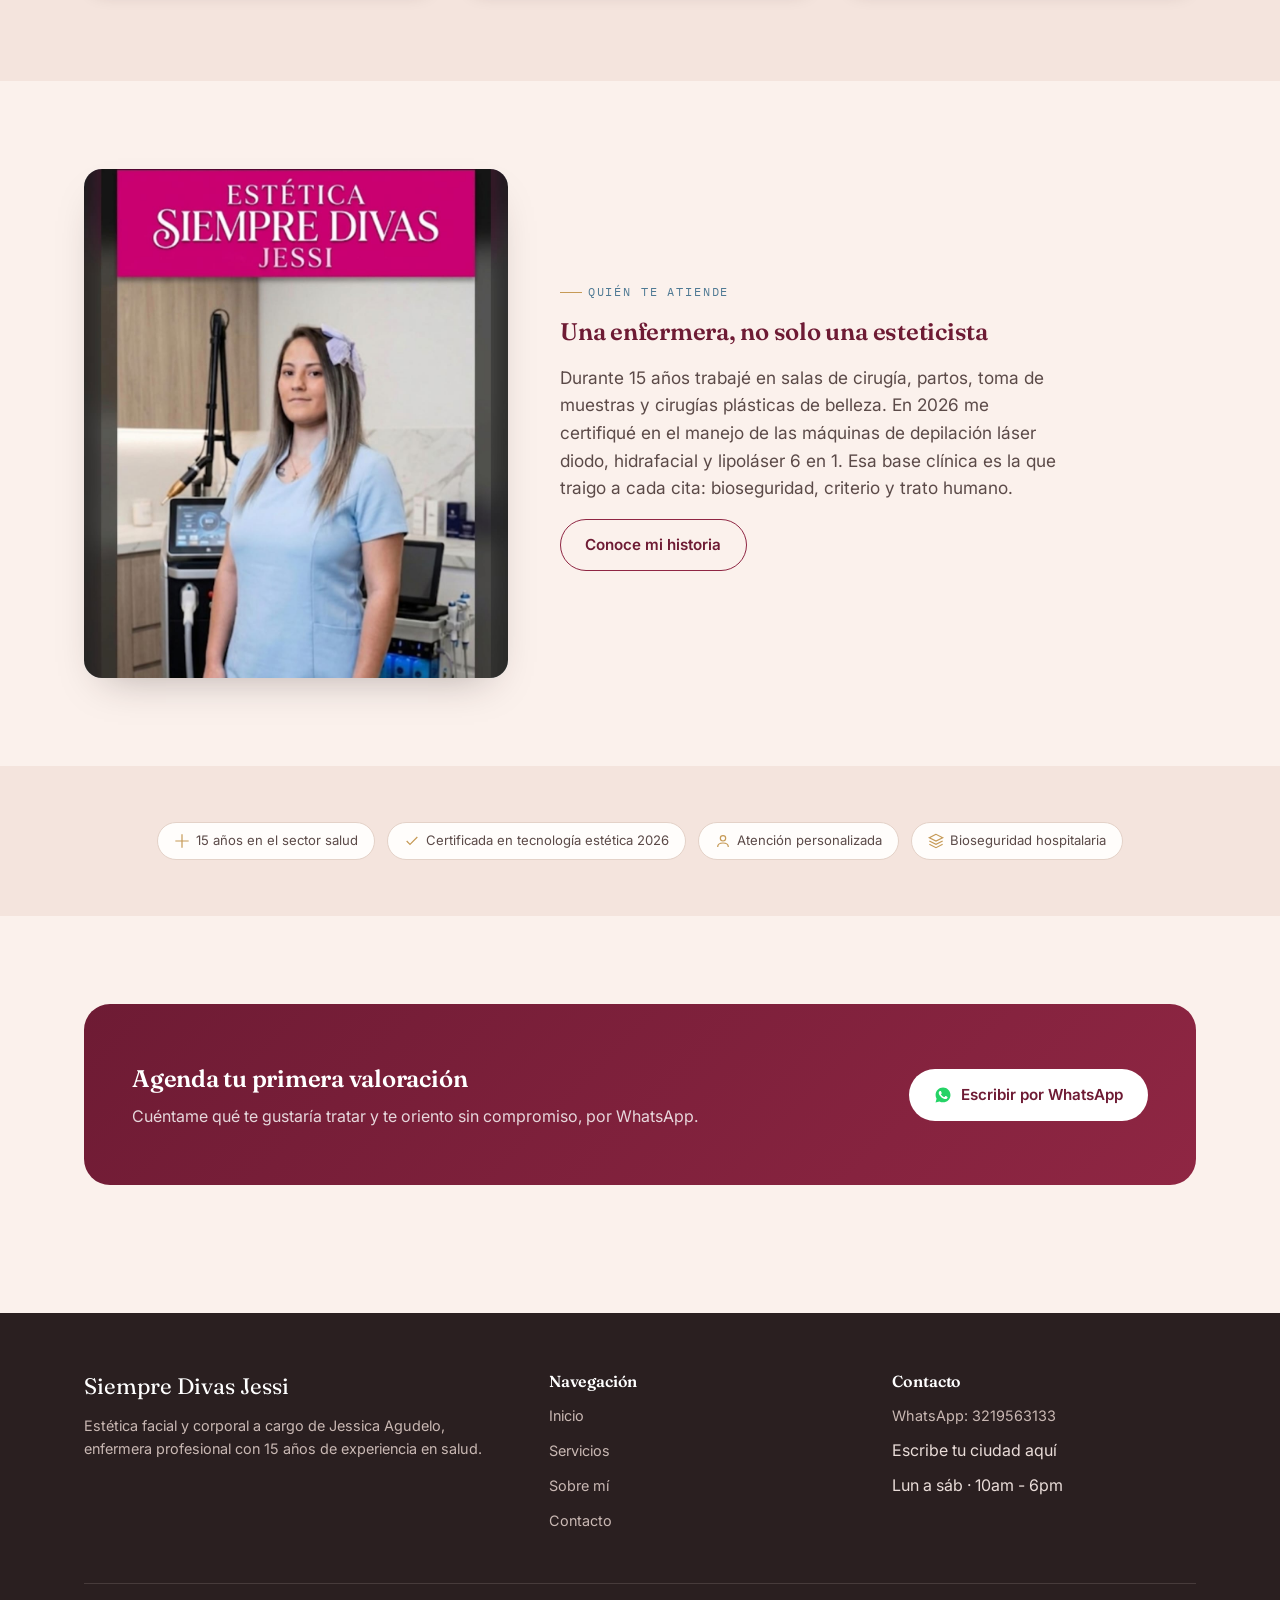
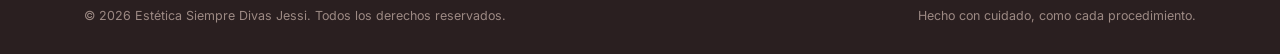
==== commit 23a8fee4: "cambios" ====
--- a/index.html
+++ b/index.html
@@ -16,15 +16,26 @@
       href="https://fonts.googleapis.com/css2?family=Fraunces:ital,opsz,wght@0,9..144,500;0,9..144,600;1,9..144,500&family=Inter:wght@400;500;600;700&family=IBM+Plex+Mono:wght@500&display=swap"
       rel="stylesheet"
     />
+    <link
+      rel="icon"
+      type="image/png"
+      sizes="32x32"
+      href="multimedia/favicon-32.png"
+    />
+    <link rel="apple-touch-icon" href="multimedia/apple-touch-icon.png" />
     <link rel="stylesheet" href="style.css" />
   </head>
   <body>
     <!-- ============ HEADER ============ -->
     <header class="site-header">
       <nav class="nav container">
-        <a href="index.html" class="brand"
-          >Siempre Divas <small>Jessi</small></a
-        >
+        <a href="index.html" class="brand">
+          <img
+            src="multimedia/logo.png"
+            alt="Siempre Divas Jessi"
+            class="brand-logo"
+          />
+        </a>
         <ul class="nav-links">
           <li><a href="index.html" class="active">Inicio</a></li>
           <li><a href="servicios.html">Servicios</a></li>
@@ -69,7 +80,7 @@
           <div class="hero-cta">
             <a
               class="btn btn-primary"
-              href="https://wa.me/573000000000?text=Hola%20Jessi%2C%20quiero%20agendar%20una%20cita"
+              href="https://wa.me/573219563133?text=Hola%20Jessi%2C%20quiero%20agendar%20una%20cita"
               target="_blank"
               rel="noopener"
             >
@@ -129,7 +140,16 @@
         <div class="service-grid">
           <div class="service-card reveal">
             <div class="service-icon">
-              <svg
+              <img
+                src="multimedia/maquina-laser.jpg"
+                alt="Máquina de depilación láser diodo"
+                onerror="
+                  this.style.display = 'none';
+                  this.nextElementSibling.style.display = 'flex';
+                "
+              />
+              <svg
+                style="display: none"
                 viewBox="0 0 24 24"
                 fill="none"
                 stroke="currentColor"
@@ -165,7 +185,16 @@
           </div>
           <div class="service-card reveal">
             <div class="service-icon">
-              <svg
+              <img
+                src="multimedia/maquina-hidrafacial.jpg"
+                alt="Máquina de hidrafacial 6 en 1"
+                onerror="
+                  this.style.display = 'none';
+                  this.nextElementSibling.style.display = 'flex';
+                "
+              />
+              <svg
+                style="display: none"
                 viewBox="0 0 24 24"
                 fill="none"
                 stroke="currentColor"
@@ -193,7 +222,16 @@
           </div>
           <div class="service-card reveal">
             <div class="service-icon">
-              <svg
+              <img
+                src="multimedia/maquina-lipolaser.jpg"
+                alt="Máquina de lipoláser 6 en 1"
+                onerror="
+                  this.style.display = 'none';
+                  this.nextElementSibling.style.display = 'flex';
+                "
+              />
+              <svg
+                style="display: none"
                 viewBox="0 0 24 24"
                 fill="none"
                 stroke="currentColor"
@@ -377,7 +415,7 @@
 
     <a
       class="wa-float"
-      href="https://wa.me/573000000000?text=Hola%20Jessi%2C%20quiero%20agendar%20una%20cita"
+      href="https://wa.me/573219563133?text=Hola%20Jessi%2C%20quiero%20agendar%20una%20cita"
       target="_blank"
       rel="noopener"
       aria-label="Escribir por WhatsApp"
@@ -391,4 +429,4 @@
 
     <script src="main.js"></script>
   </body>
-</html>
+</html>
--- a/style.css
+++ b/style.css
@@ -163,12 +163,18 @@
 }
 .brand {
   display: flex;
-  align-items: baseline;
-  gap: 0.5em;
+  align-items: center;
+  gap: 0.65em;
   font-family: var(--font-display);
   font-size: 1.3rem;
   font-weight: 600;
   color: var(--rose-deep);
+}
+.brand-logo {
+  height: 52px;
+  width: auto;
+  flex-shrink: 0;
+  display: block;
 }
 .brand small {
   font-family: var(--font-mono);
@@ -425,10 +431,16 @@
   align-items: center;
   justify-content: center;
   color: var(--blue-deep);
+  overflow: hidden;
 }
 .service-icon svg {
   width: 26px;
   height: 26px;
+}
+.service-icon img {
+  width: 100%;
+  height: 100%;
+  object-fit: cover;
 }
 .service-card h3 {
   font-size: 1.25rem;
@@ -633,6 +645,14 @@
   width: 46%;
   height: 46%;
   color: var(--blue-deep);
+}
+.service-visual img {
+  width: 100%;
+  height: 100%;
+  object-fit: cover;
+}
+.service-visual.has-photo {
+  background: var(--card);
 }
 .service-visual .tag {
   position: absolute;
@@ -901,6 +921,9 @@
     left: 10px;
     padding: 12px 14px;
   }
+  .brand-logo {
+    height: 40px;
+  }
 }
 
 @media (prefers-reduced-motion: reduce) {
@@ -909,4 +932,4 @@
     animation: none !important;
     scroll-behavior: auto !important;
   }
-}
+}
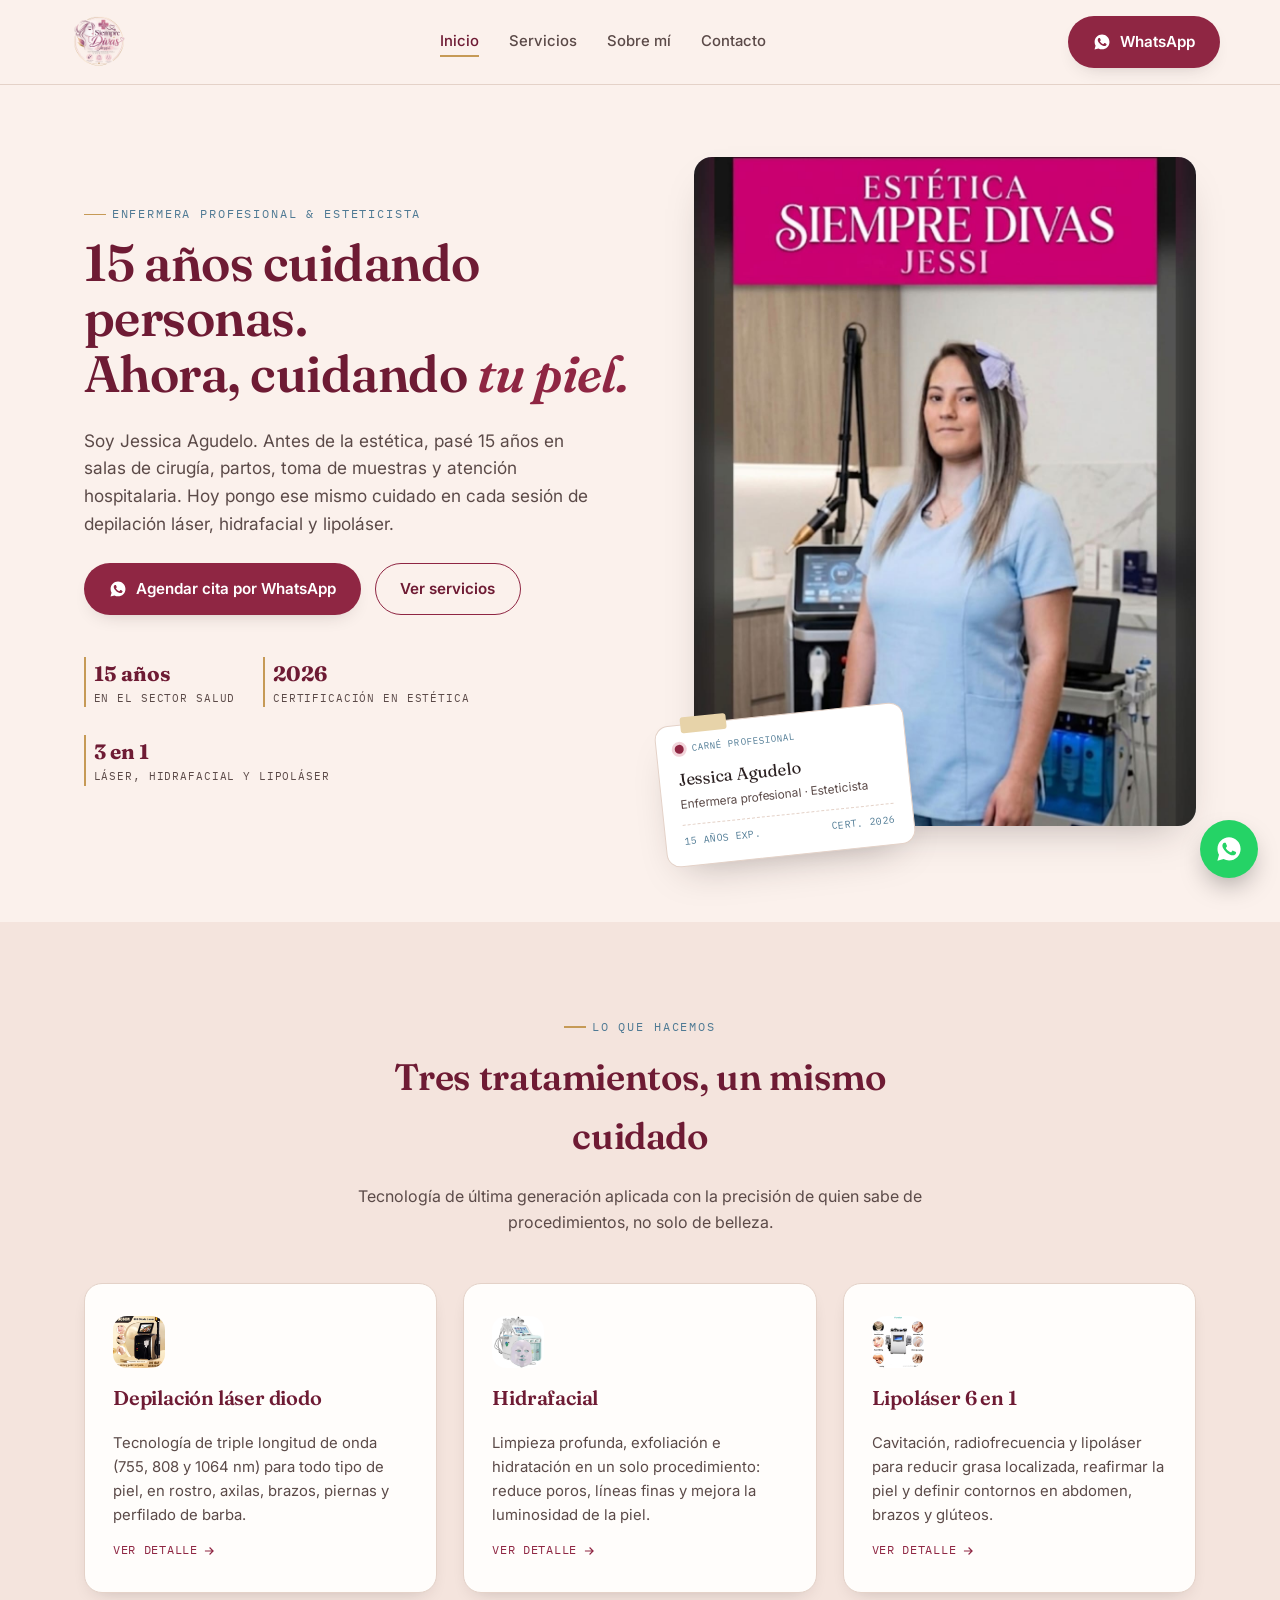
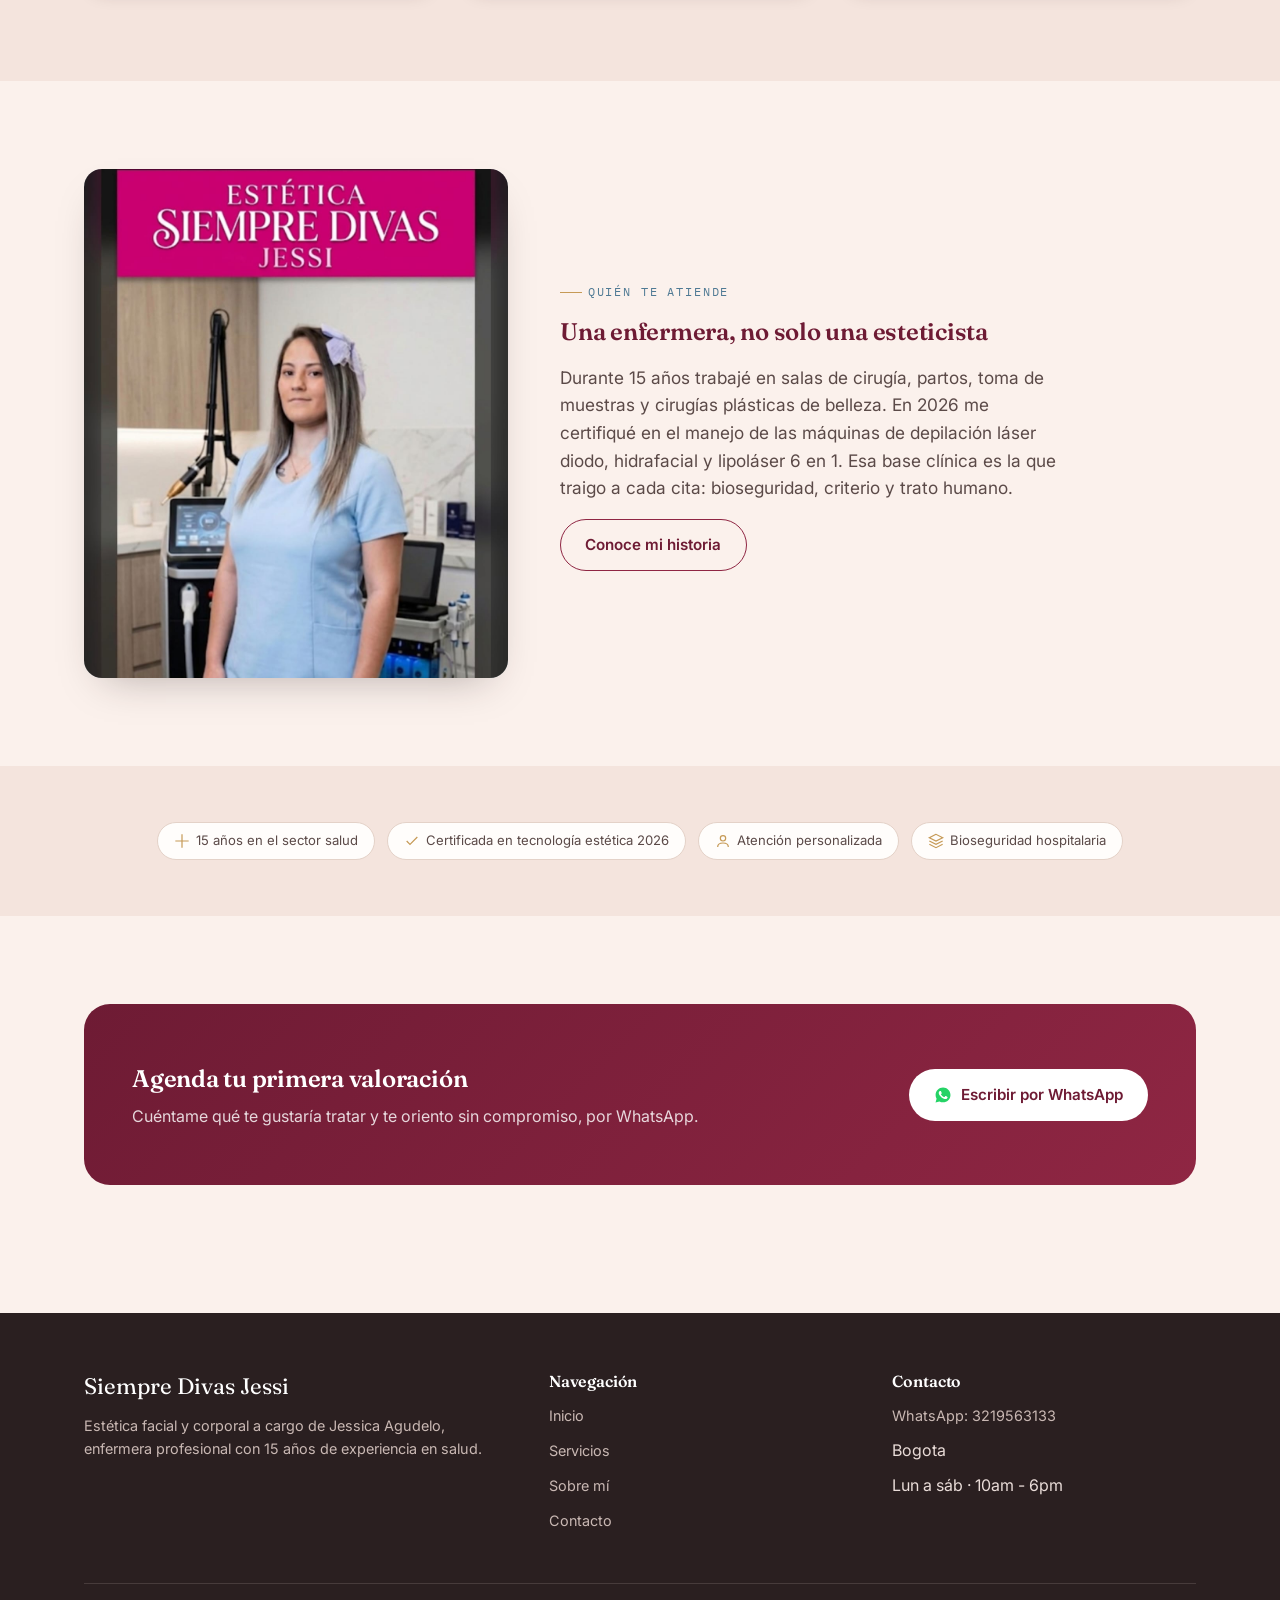
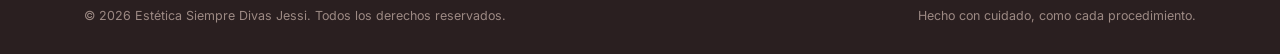
==== commit e9f9875c: "cambios" ====
--- a/index.html
+++ b/index.html
@@ -22,7 +22,7 @@
       sizes="32x32"
       href="multimedia/favicon-32.png"
     />
-    <link rel="apple-touch-icon" href="multimedia/apple-touch-icon.png" />
+    <link rel="icon" href="multimedia/logo.jpg" />
     <link rel="stylesheet" href="style.css" />
   </head>
   <body>
@@ -398,7 +398,7 @@
                   >WhatsApp: 3219563133</a
                 >
               </li>
-              <li>Escribe tu ciudad aquí</li>
+              <li>Bogota</li>
               <li>Lun a sáb · 10am - 6pm</li>
             </ul>
           </div>
--- a/style.css
+++ b/style.css
@@ -703,6 +703,32 @@
   color: var(--rose-deep);
 }
 
+/* -------------------- Figuras informativas (gráficos de proveedor) -------------------- */
+.info-figure {
+  margin-top: 20px;
+  border-radius: var(--radius);
+  overflow: hidden;
+  box-shadow: var(--shadow-sm);
+  border: 1px solid var(--line);
+  background: #fff;
+}
+.info-figure img {
+  width: 100%;
+  display: block;
+  max-height: 380px;
+  object-fit: contain;
+  padding: 28px;
+  box-sizing: border-box;
+  background: #fff;
+}
+.info-figure figcaption {
+  padding: 14px 20px;
+  font-size: 0.82rem;
+  color: var(--ink-soft);
+  background: var(--card);
+  text-align: center;
+}
+
 /* -------------------- Sobre mí: timeline -------------------- */
 .timeline {
   position: relative;
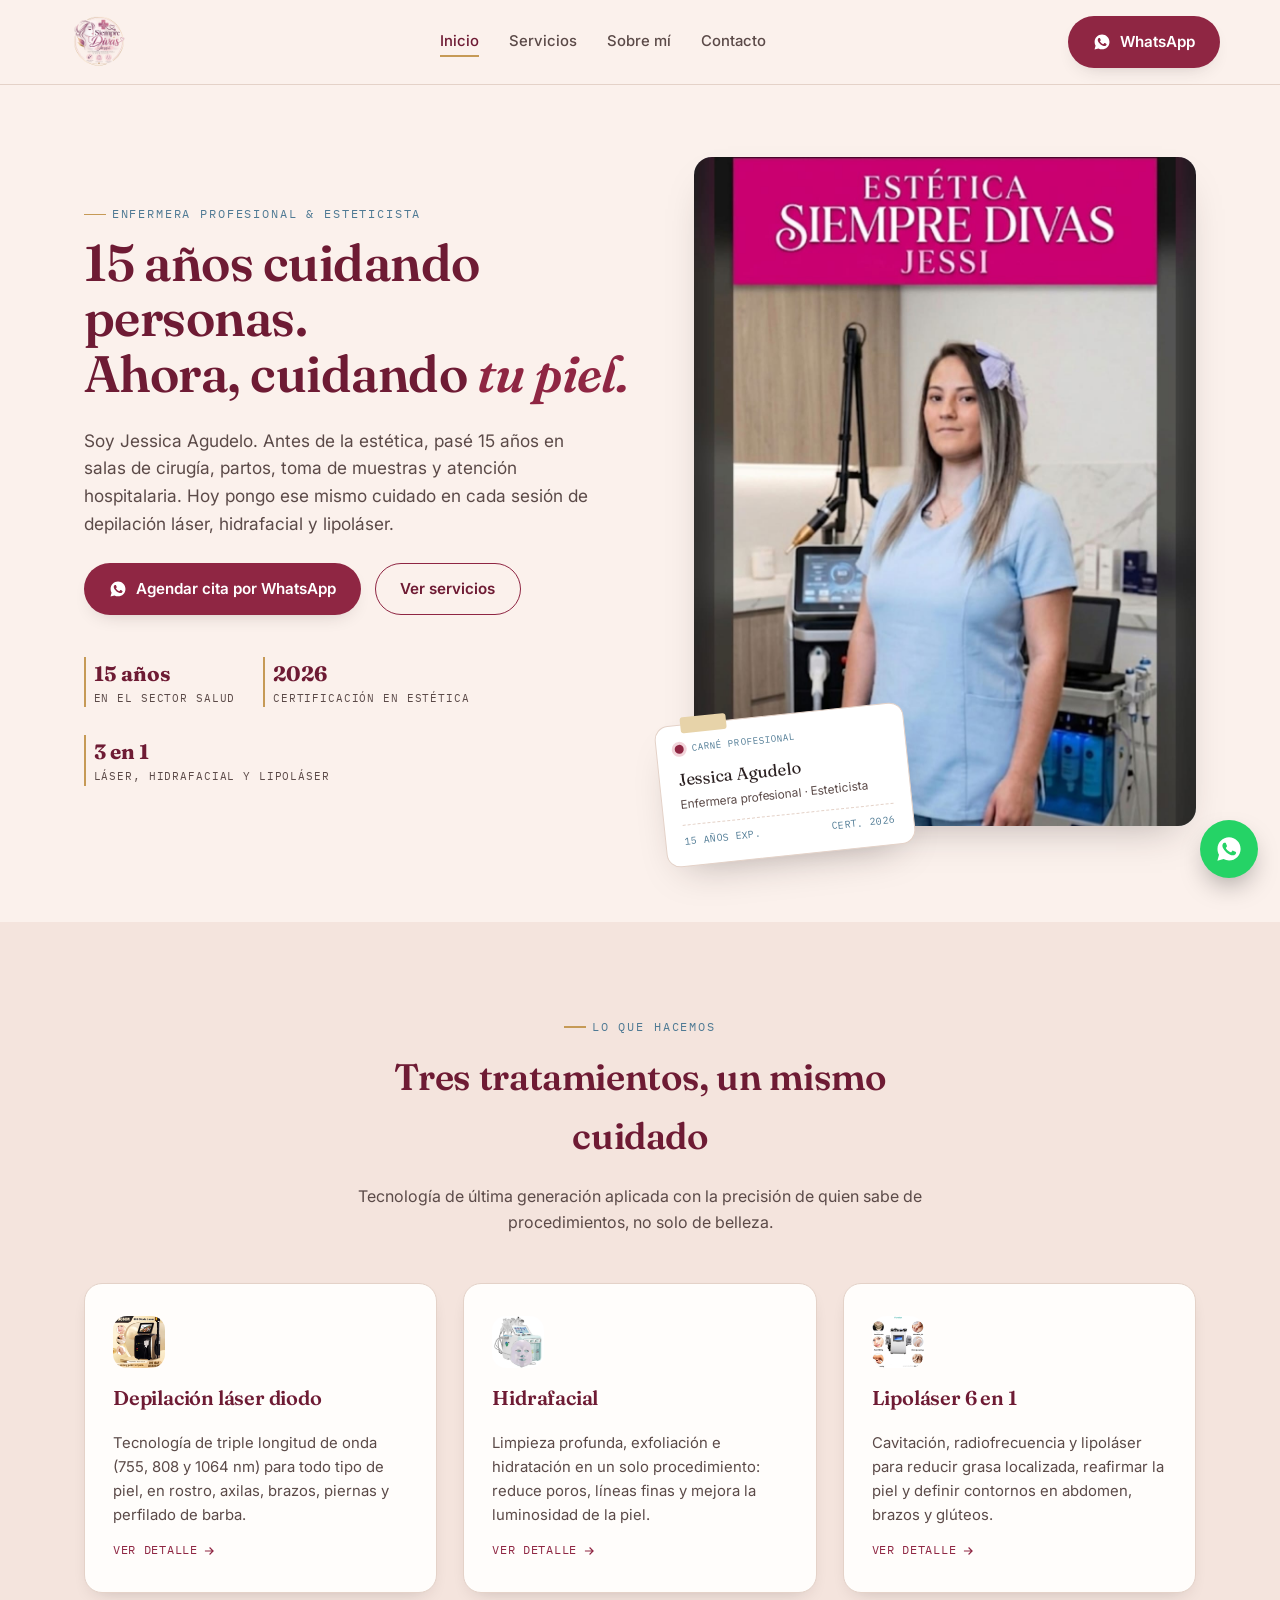
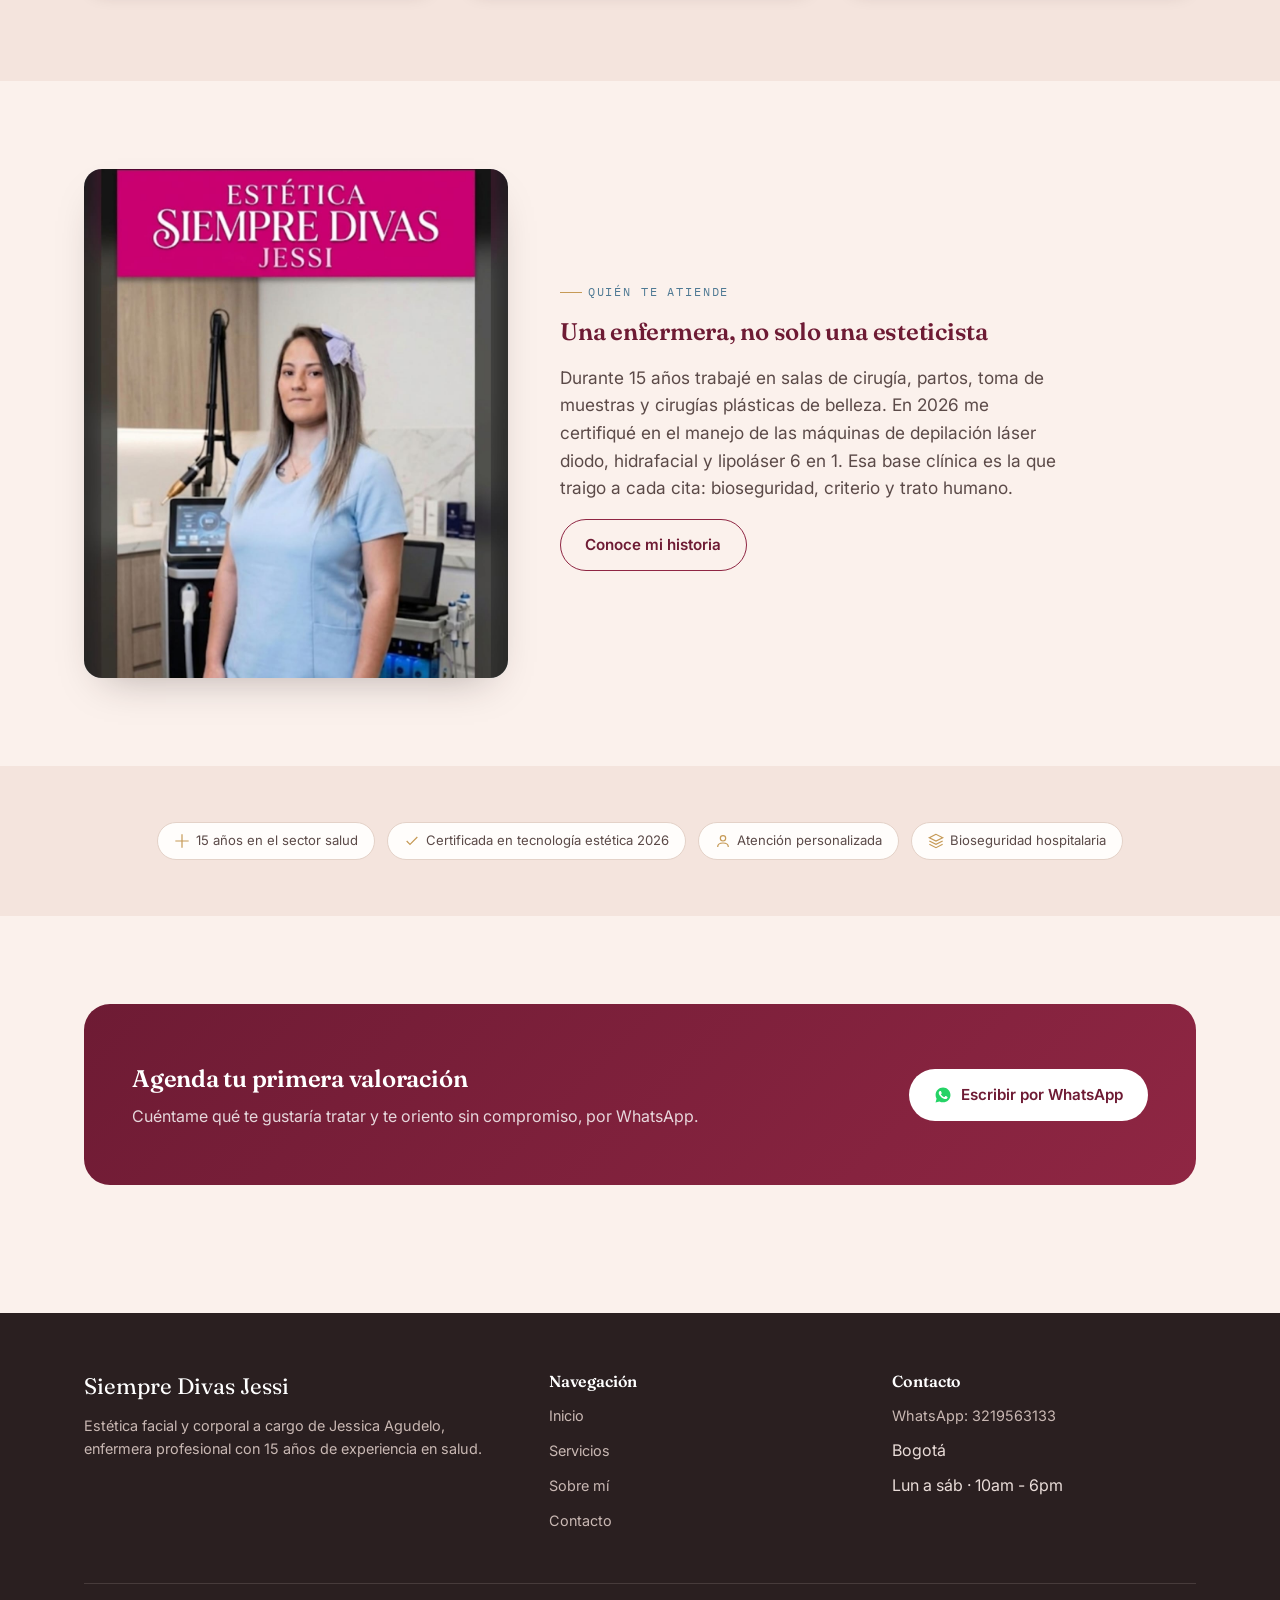
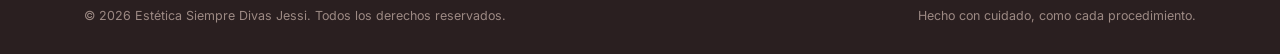
==== commit dc7fe0ed: "cambios" ====
--- a/index.html
+++ b/index.html
@@ -20,9 +20,9 @@
       rel="icon"
       type="image/png"
       sizes="32x32"
-      href="multimedia/favicon-32.png"
+      href="multimedia/favicon-512.png"
     />
-    <link rel="icon" href="multimedia/logo.jpg" />
+    <link rel="apple-touch-icon" href="multimedia/favicon-512.png" />
     <link rel="stylesheet" href="style.css" />
   </head>
   <body>
@@ -398,7 +398,7 @@
                   >WhatsApp: 3219563133</a
                 >
               </li>
-              <li>Bogota</li>
+              <li>Bogotá</li>
               <li>Lun a sáb · 10am - 6pm</li>
             </ul>
           </div>
--- a/style.css
+++ b/style.css
@@ -649,10 +649,12 @@
 .service-visual img {
   width: 100%;
   height: 100%;
-  object-fit: cover;
+  object-fit: contain;
+  padding: 28px;
+  box-sizing: border-box;
 }
 .service-visual.has-photo {
-  background: var(--card);
+  background: #fff;
 }
 .service-visual .tag {
   position: absolute;
@@ -710,16 +712,10 @@
   overflow: hidden;
   box-shadow: var(--shadow-sm);
   border: 1px solid var(--line);
-  background: #fff;
 }
 .info-figure img {
   width: 100%;
   display: block;
-  max-height: 380px;
-  object-fit: contain;
-  padding: 28px;
-  box-sizing: border-box;
-  background: #fff;
 }
 .info-figure figcaption {
   padding: 14px 20px;
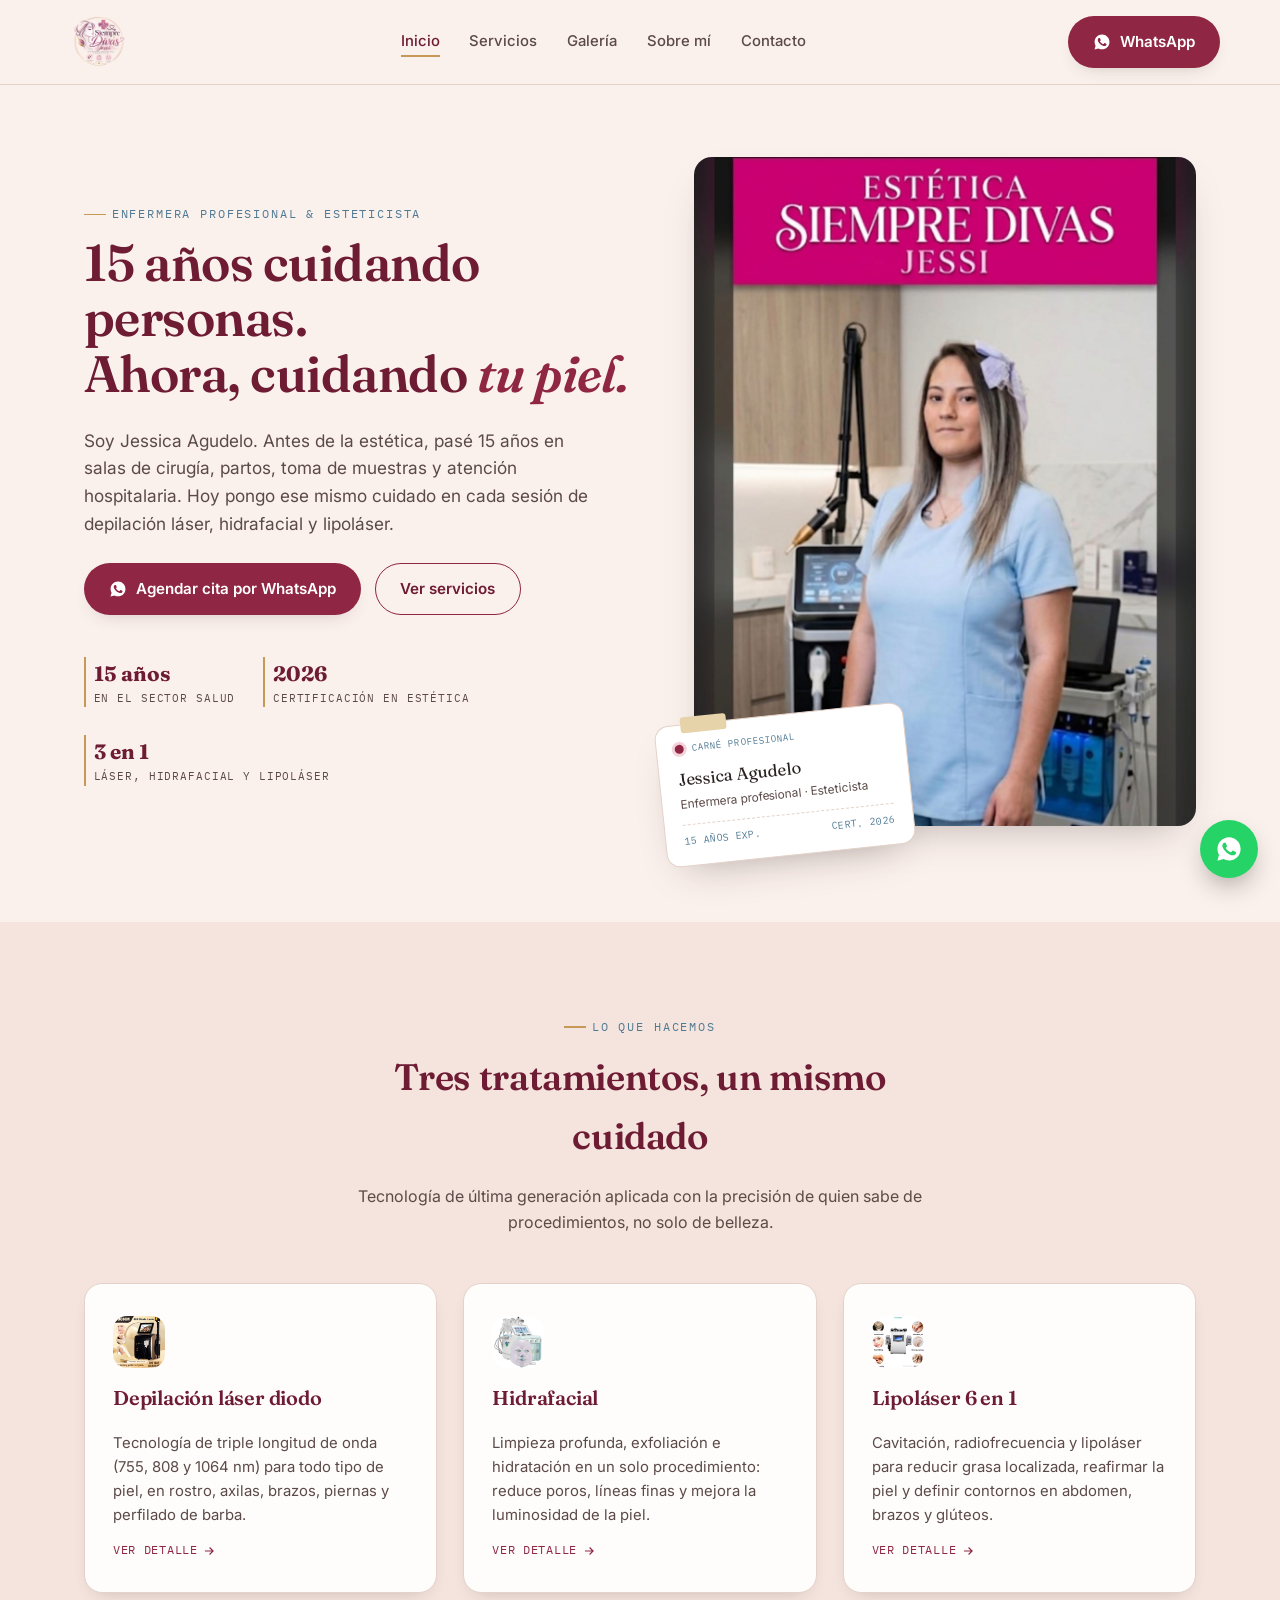
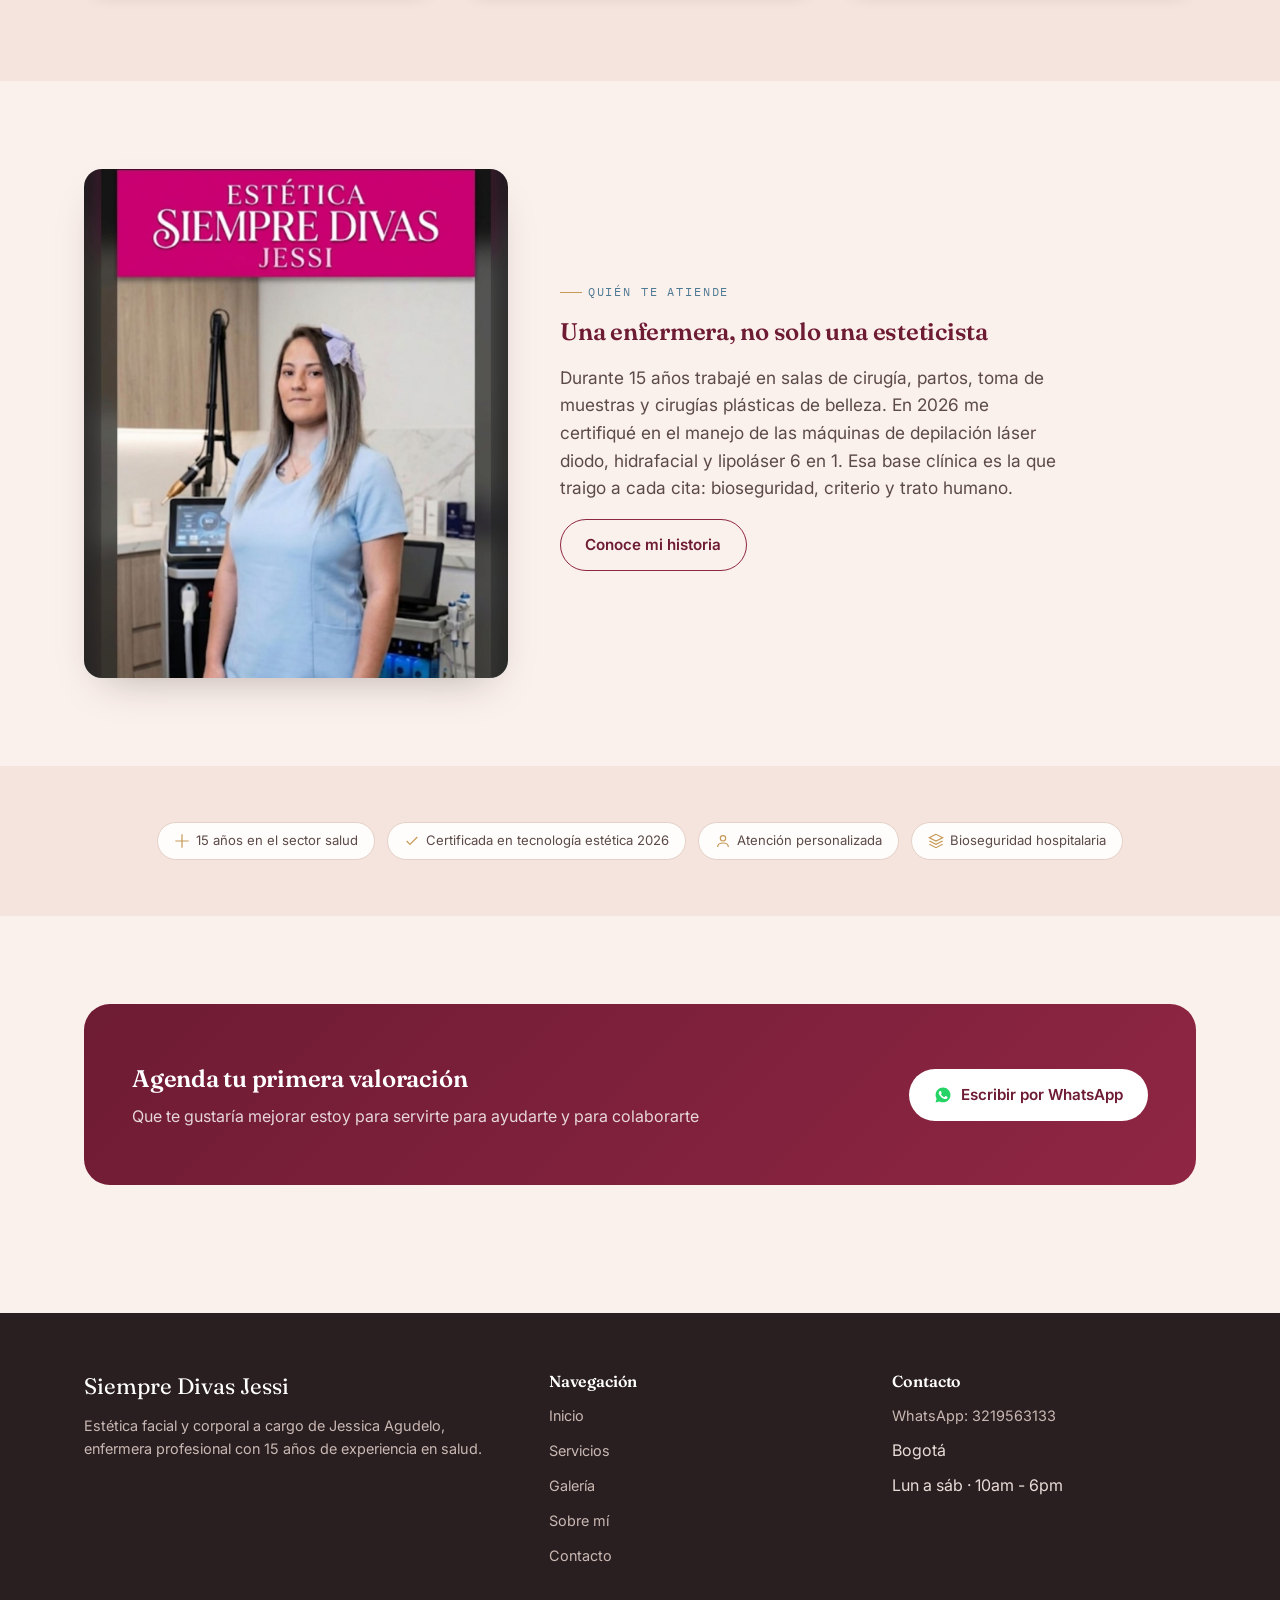
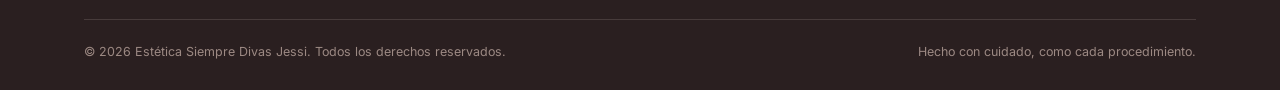
==== commit d0843d5c: "cambios" ====
--- a/index.html
+++ b/index.html
@@ -20,7 +20,7 @@
       rel="icon"
       type="image/png"
       sizes="32x32"
-      href="multimedia/favicon-512.png"
+      href="multimedia/favicon-32.png"
     />
     <link rel="apple-touch-icon" href="multimedia/favicon-512.png" />
     <link rel="stylesheet" href="style.css" />
@@ -39,6 +39,7 @@
         <ul class="nav-links">
           <li><a href="index.html" class="active">Inicio</a></li>
           <li><a href="servicios.html">Servicios</a></li>
+          <li><a href="galeria.html">Galería</a></li>
           <li><a href="sobre-mi.html">Sobre mí</a></li>
           <li><a href="contacto.html">Contacto</a></li>
         </ul>
@@ -346,8 +347,8 @@
           <div>
             <h2>Agenda tu primera valoración</h2>
             <p>
-              Cuéntame qué te gustaría tratar y te oriento sin compromiso, por
-              WhatsApp.
+              Que te gustaría mejorar estoy para servirte para ayudarte y para
+              colaborarte
             </p>
           </div>
           <a
@@ -383,6 +384,7 @@
             <ul>
               <li><a href="index.html">Inicio</a></li>
               <li><a href="servicios.html">Servicios</a></li>
+              <li><a href="galeria.html">Galería</a></li>
               <li><a href="sobre-mi.html">Sobre mí</a></li>
               <li><a href="contacto.html">Contacto</a></li>
             </ul>
--- a/style.css
+++ b/style.css
@@ -954,4 +954,205 @@
     animation: none !important;
     scroll-behavior: auto !important;
   }
+}
+
+/* -------------------- Galería -------------------- */
+.gallery-filter {
+  display: flex;
+  flex-wrap: wrap;
+  gap: 10px;
+  justify-content: center;
+  margin-bottom: 40px;
+}
+.filter-pill {
+  font-family: var(--font-mono);
+  font-size: 0.72rem;
+  letter-spacing: 0.05em;
+  text-transform: uppercase;
+  padding: 0.65em 1.3em;
+  border-radius: 999px;
+  border: 1.5px solid var(--line);
+  background: var(--card);
+  color: var(--ink-soft);
+  cursor: pointer;
+  transition:
+    background 0.2s ease,
+    color 0.2s ease,
+    border-color 0.2s ease;
+}
+.filter-pill:hover {
+  border-color: var(--rose);
+  color: var(--rose-deep);
+}
+.filter-pill.active {
+  background: var(--rose);
+  border-color: var(--rose);
+  color: #fff;
+}
+
+.gallery-grid {
+  display: grid;
+  grid-template-columns: repeat(3, 1fr);
+  gap: 20px;
+}
+.gallery-item {
+  position: relative;
+  aspect-ratio: 4/5;
+  border-radius: var(--radius-sm);
+  overflow: hidden;
+  cursor: pointer;
+  background: var(--blue-tint);
+  box-shadow: var(--shadow-sm);
+}
+.gallery-item img,
+.gallery-item video {
+  width: 100%;
+  height: 100%;
+  object-fit: cover;
+  transition: transform 0.4s ease;
+}
+.gallery-item:hover img,
+.gallery-item:hover video {
+  transform: scale(1.06);
+}
+.gallery-item .play-badge {
+  position: absolute;
+  top: 50%;
+  left: 50%;
+  transform: translate(-50%, -50%);
+  width: 52px;
+  height: 52px;
+  border-radius: 50%;
+  background: rgba(255, 255, 255, 0.92);
+  display: flex;
+  align-items: center;
+  justify-content: center;
+  box-shadow: var(--shadow-sm);
+  transition: transform 0.25s ease;
+}
+.gallery-item:hover .play-badge {
+  transform: translate(-50%, -50%) scale(1.08);
+}
+.play-badge svg {
+  width: 20px;
+  height: 20px;
+  color: var(--rose);
+  margin-left: 2px;
+}
+.gallery-caption {
+  position: absolute;
+  left: 0;
+  right: 0;
+  bottom: 0;
+  padding: 24px 14px 12px;
+  background: linear-gradient(
+    to top,
+    rgba(42, 31, 32, 0.75),
+    rgba(42, 31, 32, 0)
+  );
+}
+.gallery-tag {
+  font-family: var(--font-mono);
+  font-size: 0.6rem;
+  letter-spacing: 0.06em;
+  text-transform: uppercase;
+  color: #fff;
+}
+
+/* -------------------- Lightbox -------------------- */
+.lightbox-overlay {
+  display: none;
+  position: fixed;
+  inset: 0;
+  z-index: 200;
+  background: rgba(20, 12, 13, 0.9);
+  padding: 24px;
+  align-items: center;
+  justify-content: center;
+}
+.lightbox-overlay.open {
+  display: flex;
+}
+.lightbox-content {
+  width: 100%;
+  max-width: 860px;
+}
+.lightbox-body img,
+.lightbox-body video {
+  width: 100%;
+  max-height: 78vh;
+  object-fit: contain;
+  border-radius: var(--radius-sm);
+  background: #000;
+  display: block;
+}
+.lightbox-caption {
+  color: #f1e3df;
+  text-align: center;
+  font-size: 0.88rem;
+  margin-top: 14px;
+}
+.lightbox-close {
+  position: fixed;
+  top: 20px;
+  right: 24px;
+  width: 42px;
+  height: 42px;
+  border-radius: 50%;
+  border: none;
+  background: rgba(255, 255, 255, 0.14);
+  color: #fff;
+  font-size: 1.4rem;
+  line-height: 1;
+  cursor: pointer;
+}
+.lightbox-close:hover {
+  background: rgba(255, 255, 255, 0.24);
+}
+
+@media (max-width: 720px) {
+  .gallery-grid {
+    grid-template-columns: 1fr 1fr;
+    gap: 12px;
+  }
+}
+
+/* -------------------- Testimonios -------------------- */
+.testimonial-grid {
+  display: grid;
+  grid-template-columns: repeat(2, 1fr);
+  gap: 24px;
+}
+.testimonial-card {
+  background: var(--card);
+  border: 1px solid var(--line);
+  border-radius: var(--radius);
+  padding: 14px 14px 18px;
+  box-shadow: var(--shadow-sm);
+  margin: 0;
+}
+.testimonial-shot {
+  width: 100%;
+  display: block;
+  border-radius: var(--radius-sm);
+  margin-bottom: 14px;
+  cursor: pointer;
+  transition: opacity 0.2s ease;
+}
+.testimonial-shot:hover {
+  opacity: 0.9;
+}
+.testimonial-name {
+  font-family: var(--font-mono);
+  font-size: 0.68rem;
+  letter-spacing: 0.06em;
+  text-transform: uppercase;
+  color: var(--rose-deep);
+  text-align: center;
+}
+
+@media (max-width: 920px) {
+  .testimonial-grid {
+    grid-template-columns: 1fr;
+  }
 }
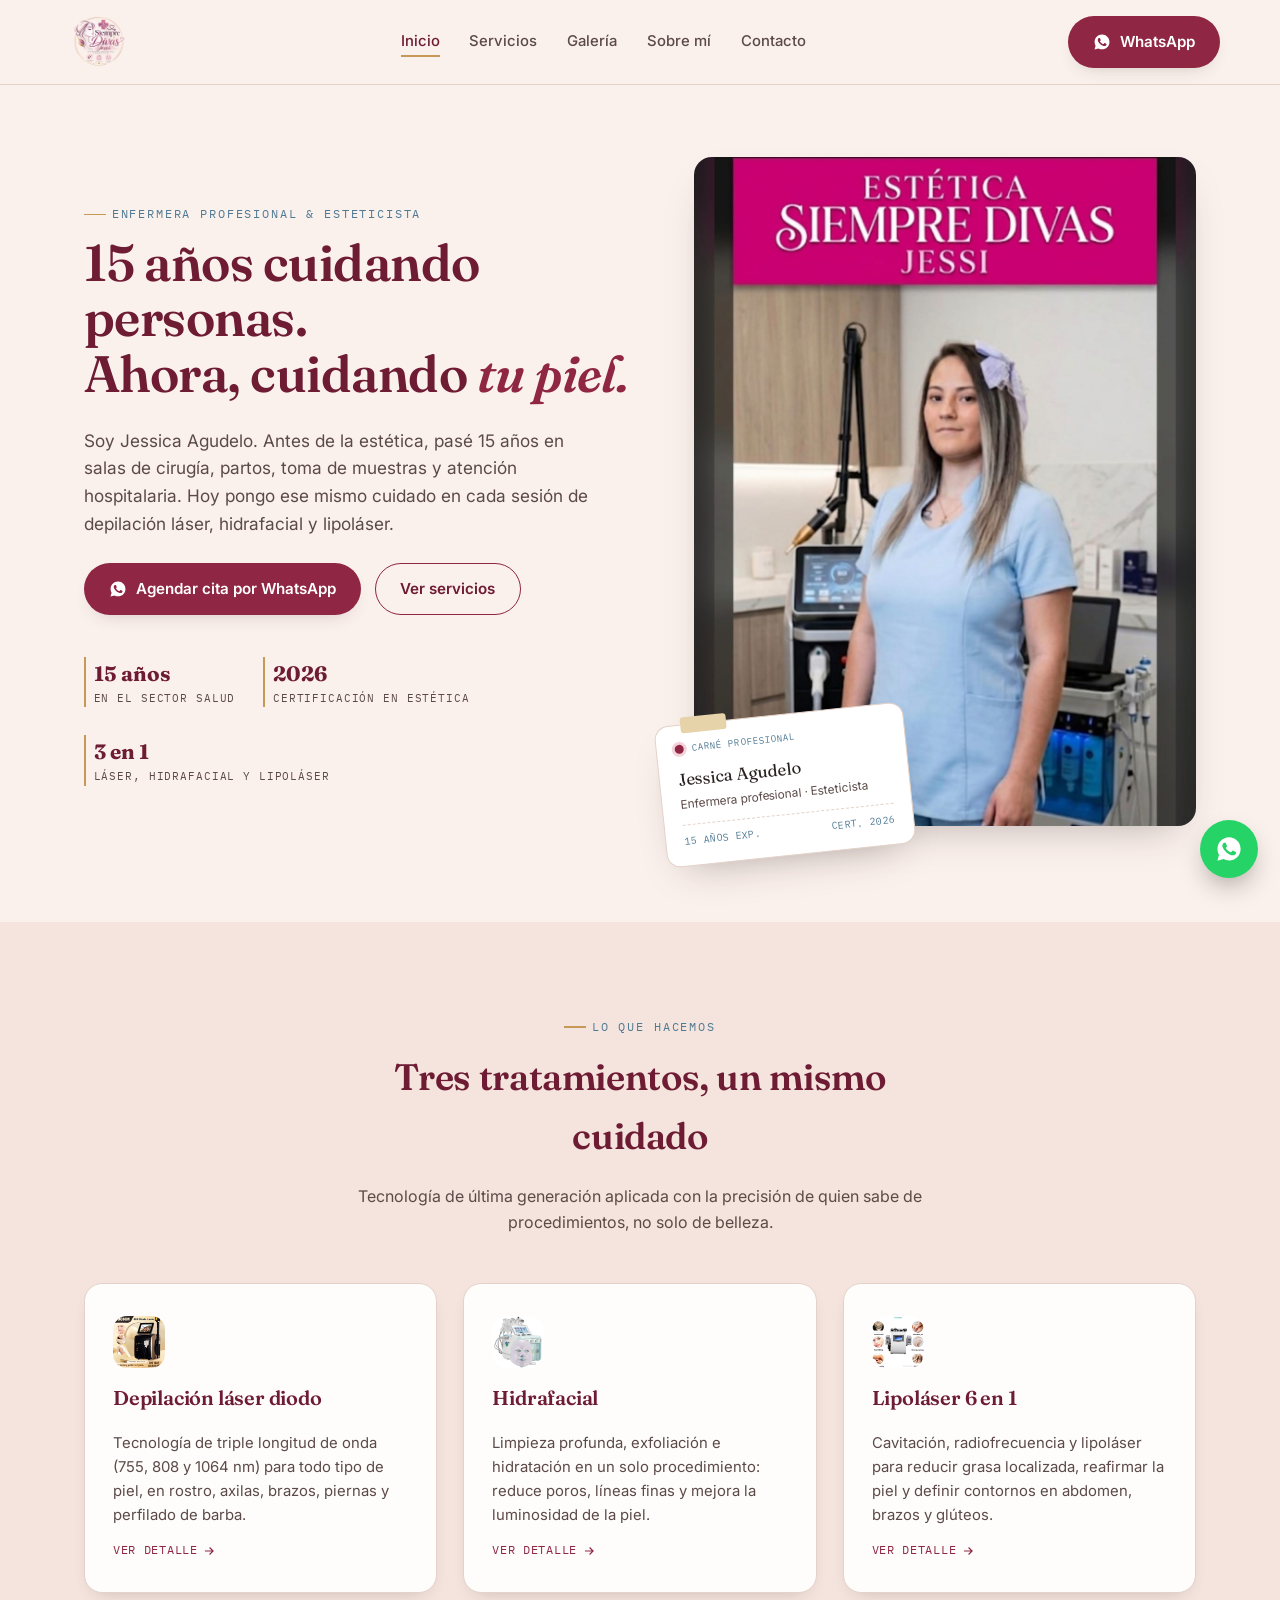
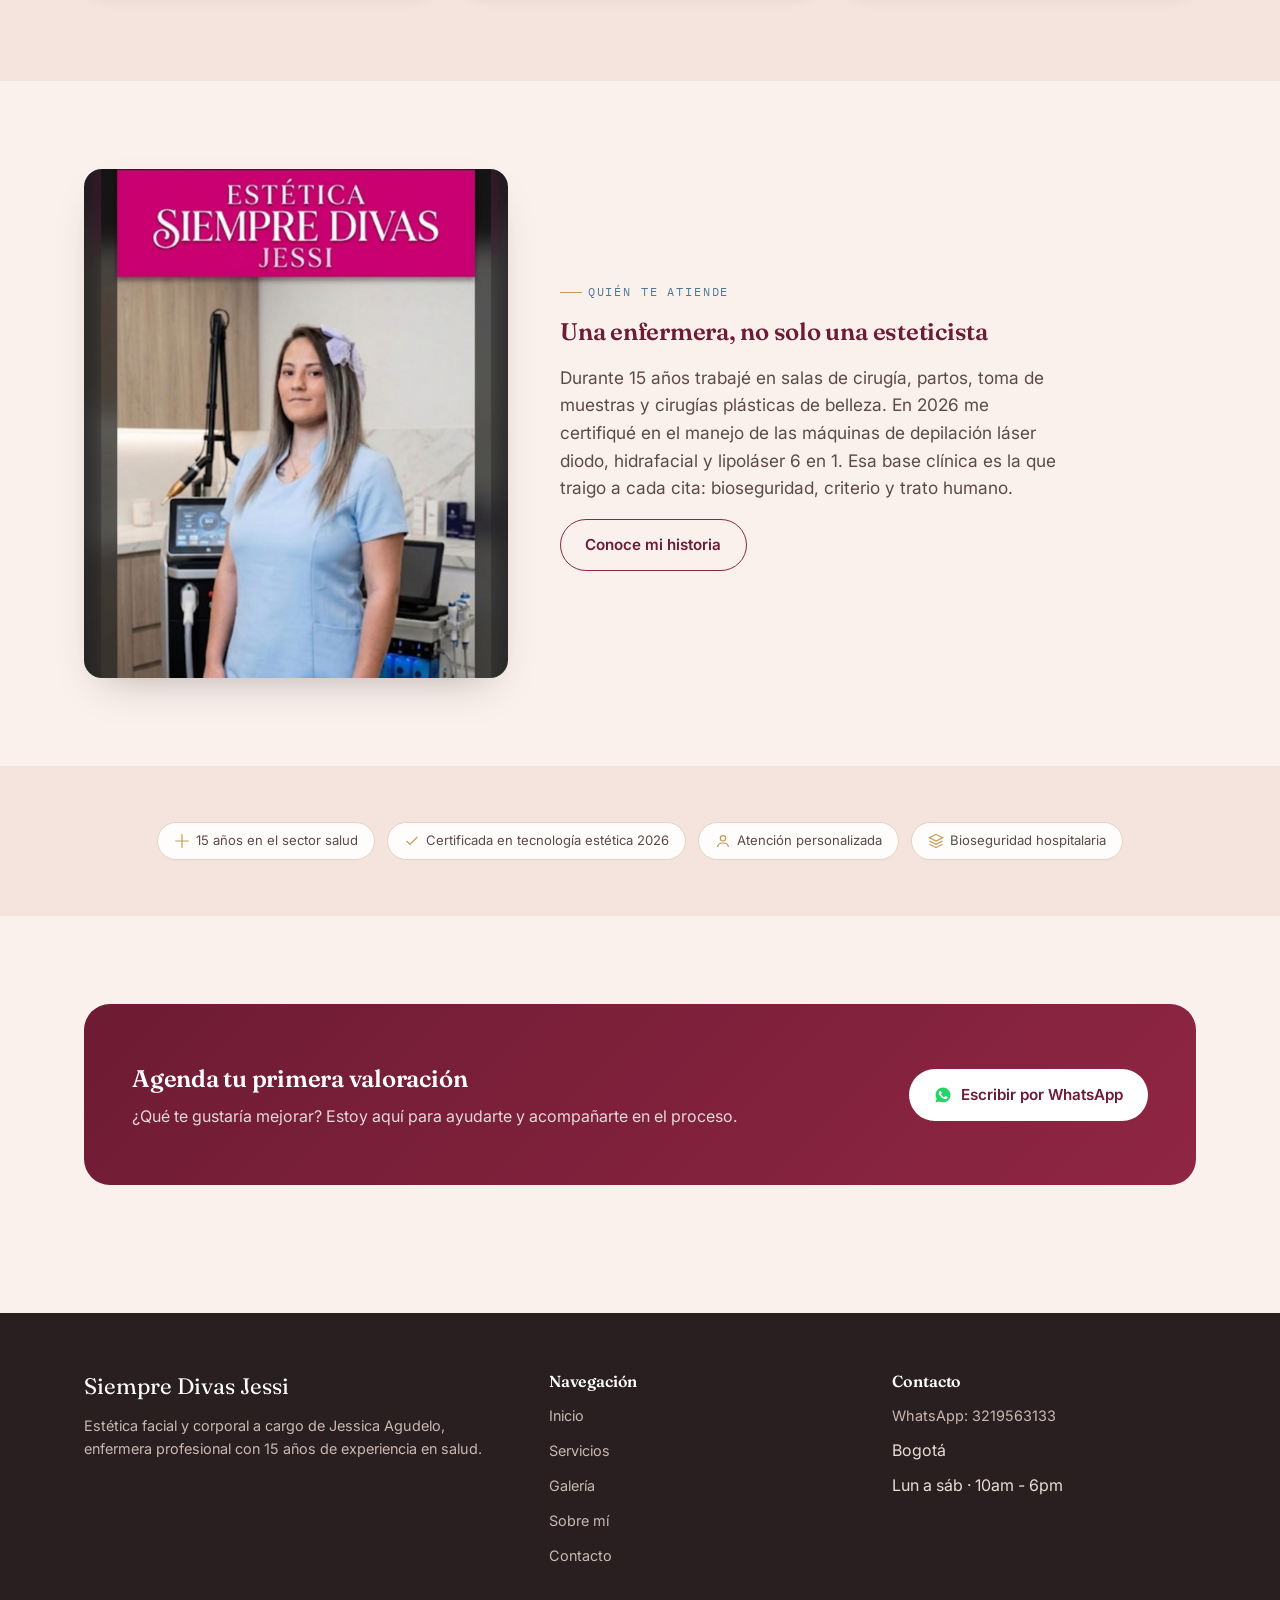
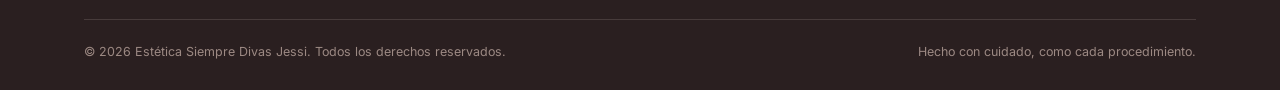
==== commit a287d433: "cambios" ====
--- a/index.html
+++ b/index.html
@@ -347,8 +347,8 @@
           <div>
             <h2>Agenda tu primera valoración</h2>
             <p>
-              Que te gustaría mejorar estoy para servirte para ayudarte y para
-              colaborarte
+              ¿Qué te gustaría mejorar? Estoy aquí para ayudarte y
+              acompañarte en el proceso.
             </p>
           </div>
           <a
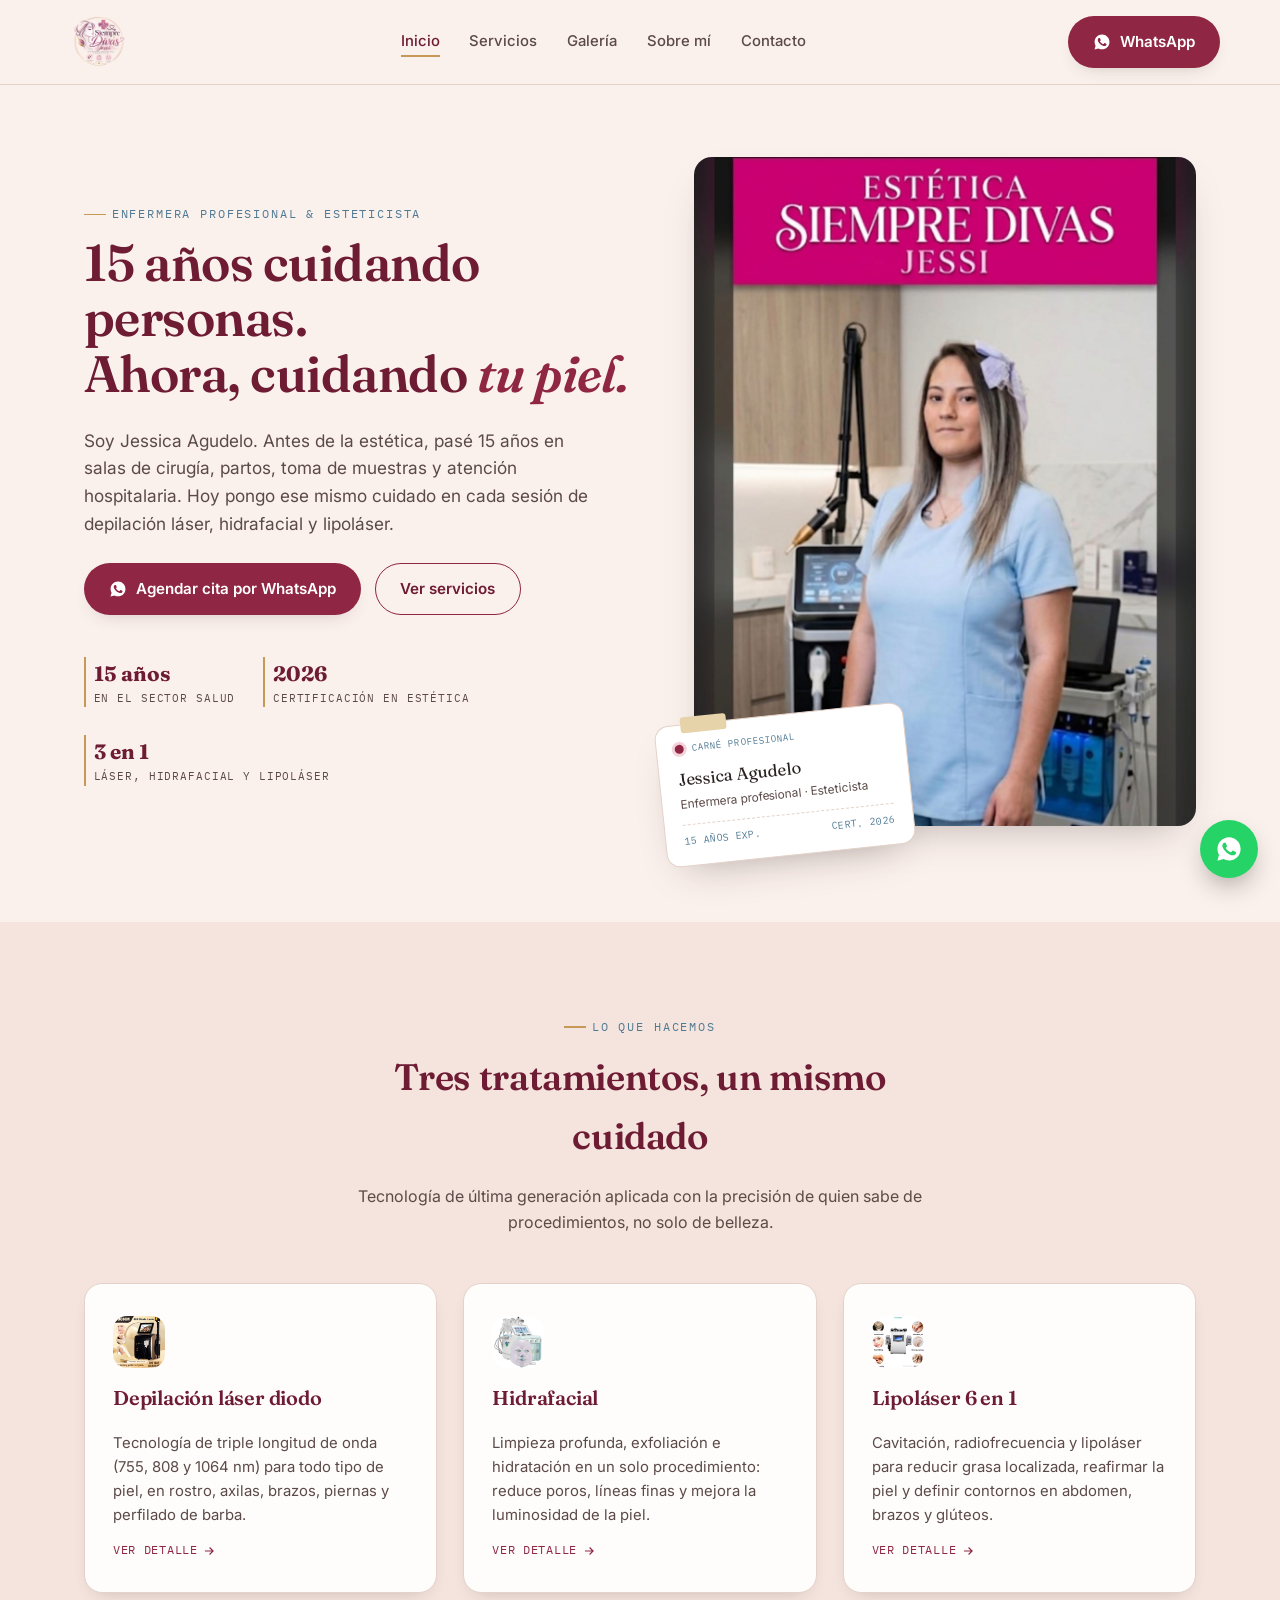
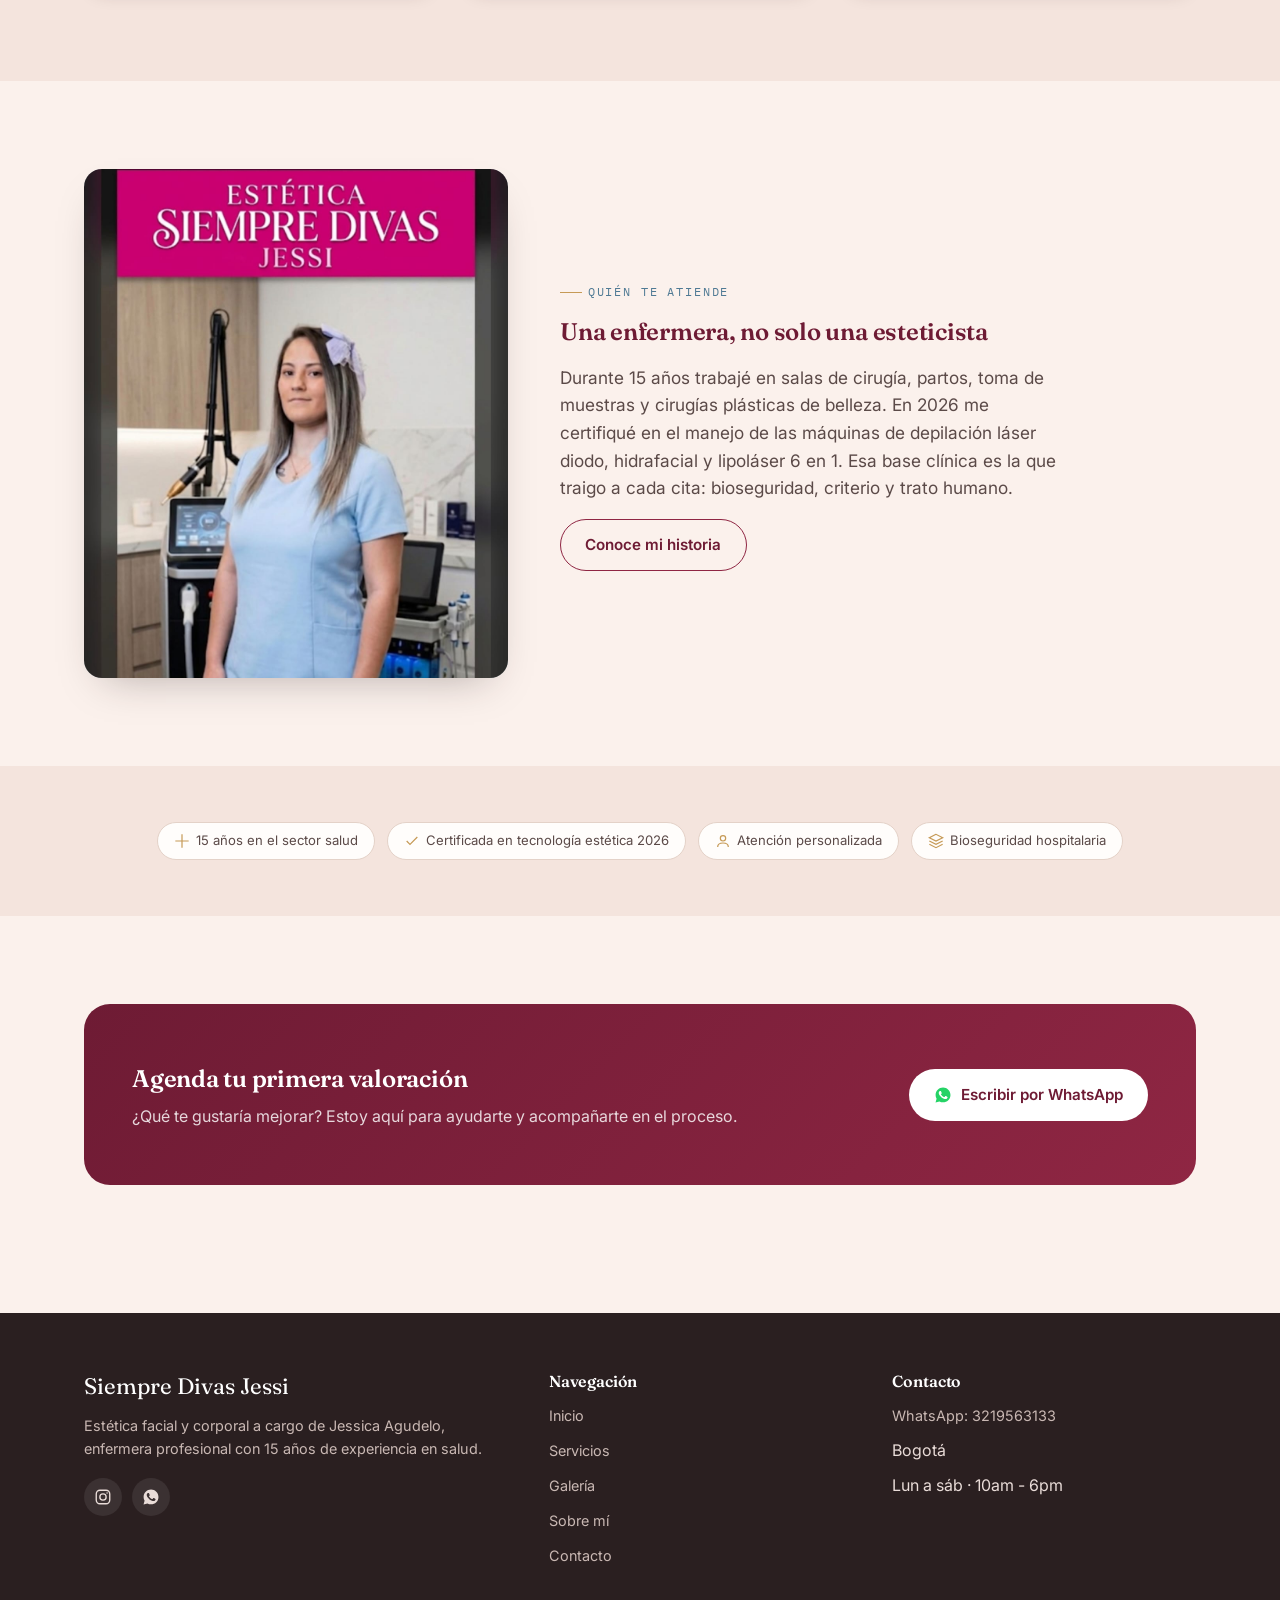
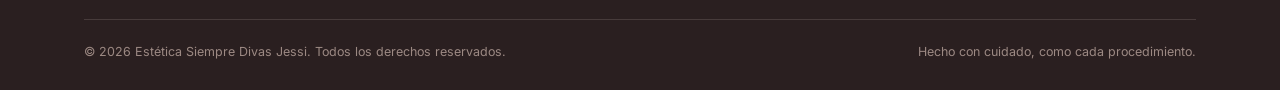
==== commit c266441d: "cambios" ====
--- a/index.html
+++ b/index.html
@@ -347,8 +347,8 @@
           <div>
             <h2>Agenda tu primera valoración</h2>
             <p>
-              ¿Qué te gustaría mejorar? Estoy aquí para ayudarte y
-              acompañarte en el proceso.
+              ¿Qué te gustaría mejorar? Estoy aquí para ayudarte y acompañarte
+              en el proceso.
             </p>
           </div>
           <a
@@ -378,6 +378,43 @@
               Estética facial y corporal a cargo de Jessica Agudelo, enfermera
               profesional con 15 años de experiencia en salud.
             </p>
+            <div class="footer-social">
+              <a
+                href="https://www.instagram.com/jessicaagudelo23/"
+                target="_blank"
+                rel="noopener"
+                aria-label="Instagram"
+              >
+                <svg
+                  viewBox="0 0 24 24"
+                  fill="none"
+                  stroke="currentColor"
+                  stroke-width="1.8"
+                >
+                  <rect x="3" y="3" width="18" height="18" rx="5" />
+                  <circle cx="12" cy="12" r="4.2" />
+                  <circle
+                    cx="17.4"
+                    cy="6.6"
+                    r="1"
+                    fill="currentColor"
+                    stroke="none"
+                  />
+                </svg>
+              </a>
+              <a
+                href="https://wa.me/573219563133"
+                target="_blank"
+                rel="noopener"
+                aria-label="WhatsApp"
+              >
+                <svg viewBox="0 0 24 24" fill="currentColor">
+                  <path
+                    d="M12.04 2C6.58 2 2.13 6.45 2.13 11.91c0 1.75.46 3.45 1.32 4.95L2.05 22l5.25-1.38a9.9 9.9 0 0 0 4.74 1.21h.01c5.46 0 9.91-4.45 9.91-9.91C21.96 6.45 17.5 2 12.04 2Zm5.8 14.02c-.24.68-1.4 1.3-1.93 1.38-.5.08-1.12.11-1.8-.11-.42-.14-.96-.32-1.65-.62-2.9-1.25-4.8-4.16-4.94-4.36-.14-.2-1.18-1.57-1.18-3 0-1.42.75-2.12 1.02-2.41.27-.29.58-.36.78-.36.2 0 .39 0 .56.01.18.01.42-.07.65.5.24.58.82 2 .89 2.14.07.14.12.31.02.5-.1.2-.15.32-.3.5-.15.17-.31.39-.44.52-.15.15-.3.31-.13.6.17.29.76 1.25 1.63 2.02 1.12 1 2.06 1.31 2.35 1.46.29.15.46.13.63-.08.17-.2.72-.84.91-1.13.19-.29.38-.24.63-.14.26.1 1.65.78 1.93.92.29.15.48.22.55.34.07.13.07.72-.17 1.4Z"
+                  />
+                </svg>
+              </a>
+            </div>
           </div>
           <div>
             <h4>Navegación</h4>
@@ -431,4 +468,4 @@
 
     <script src="main.js"></script>
   </body>
-</html>+</html>
--- a/style.css
+++ b/style.css
@@ -550,6 +550,34 @@
 .footer-grid ul li {
   margin-bottom: 0.6em;
 }
+.footer-social {
+  display: flex;
+  gap: 10px;
+  margin-top: 18px;
+}
+.footer-social a {
+  width: 38px;
+  height: 38px;
+  border-radius: 50%;
+  background: rgba(255, 255, 255, 0.08);
+  display: flex;
+  align-items: center;
+  justify-content: center;
+  color: #e9dcd8;
+  transition:
+    background 0.2s ease,
+    color 0.2s ease,
+    transform 0.2s ease;
+}
+.footer-social a:hover {
+  background: var(--rose);
+  color: #fff;
+  transform: translateY(-2px);
+}
+.footer-social svg {
+  width: 18px;
+  height: 18px;
+}
 .footer-bottom {
   border-top: 1px solid rgba(233, 220, 216, 0.15);
   padding-top: 22px;
